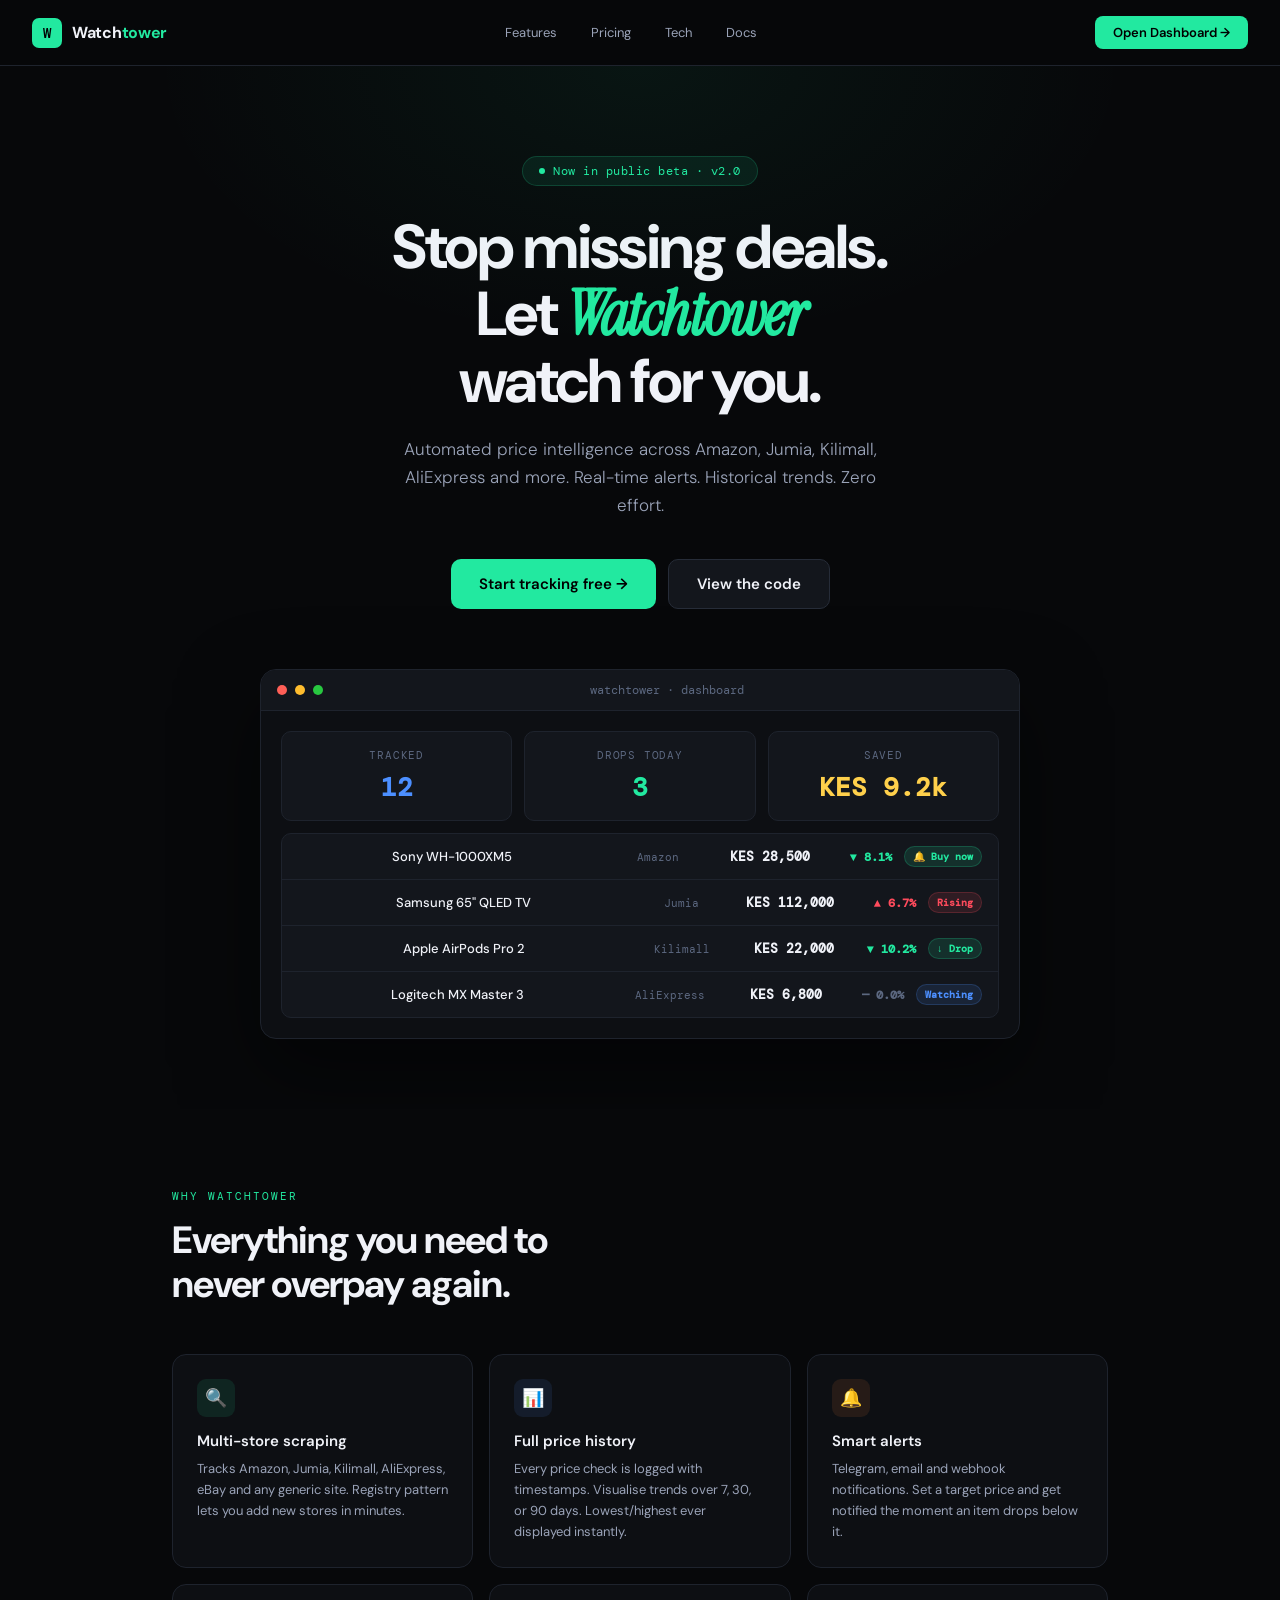
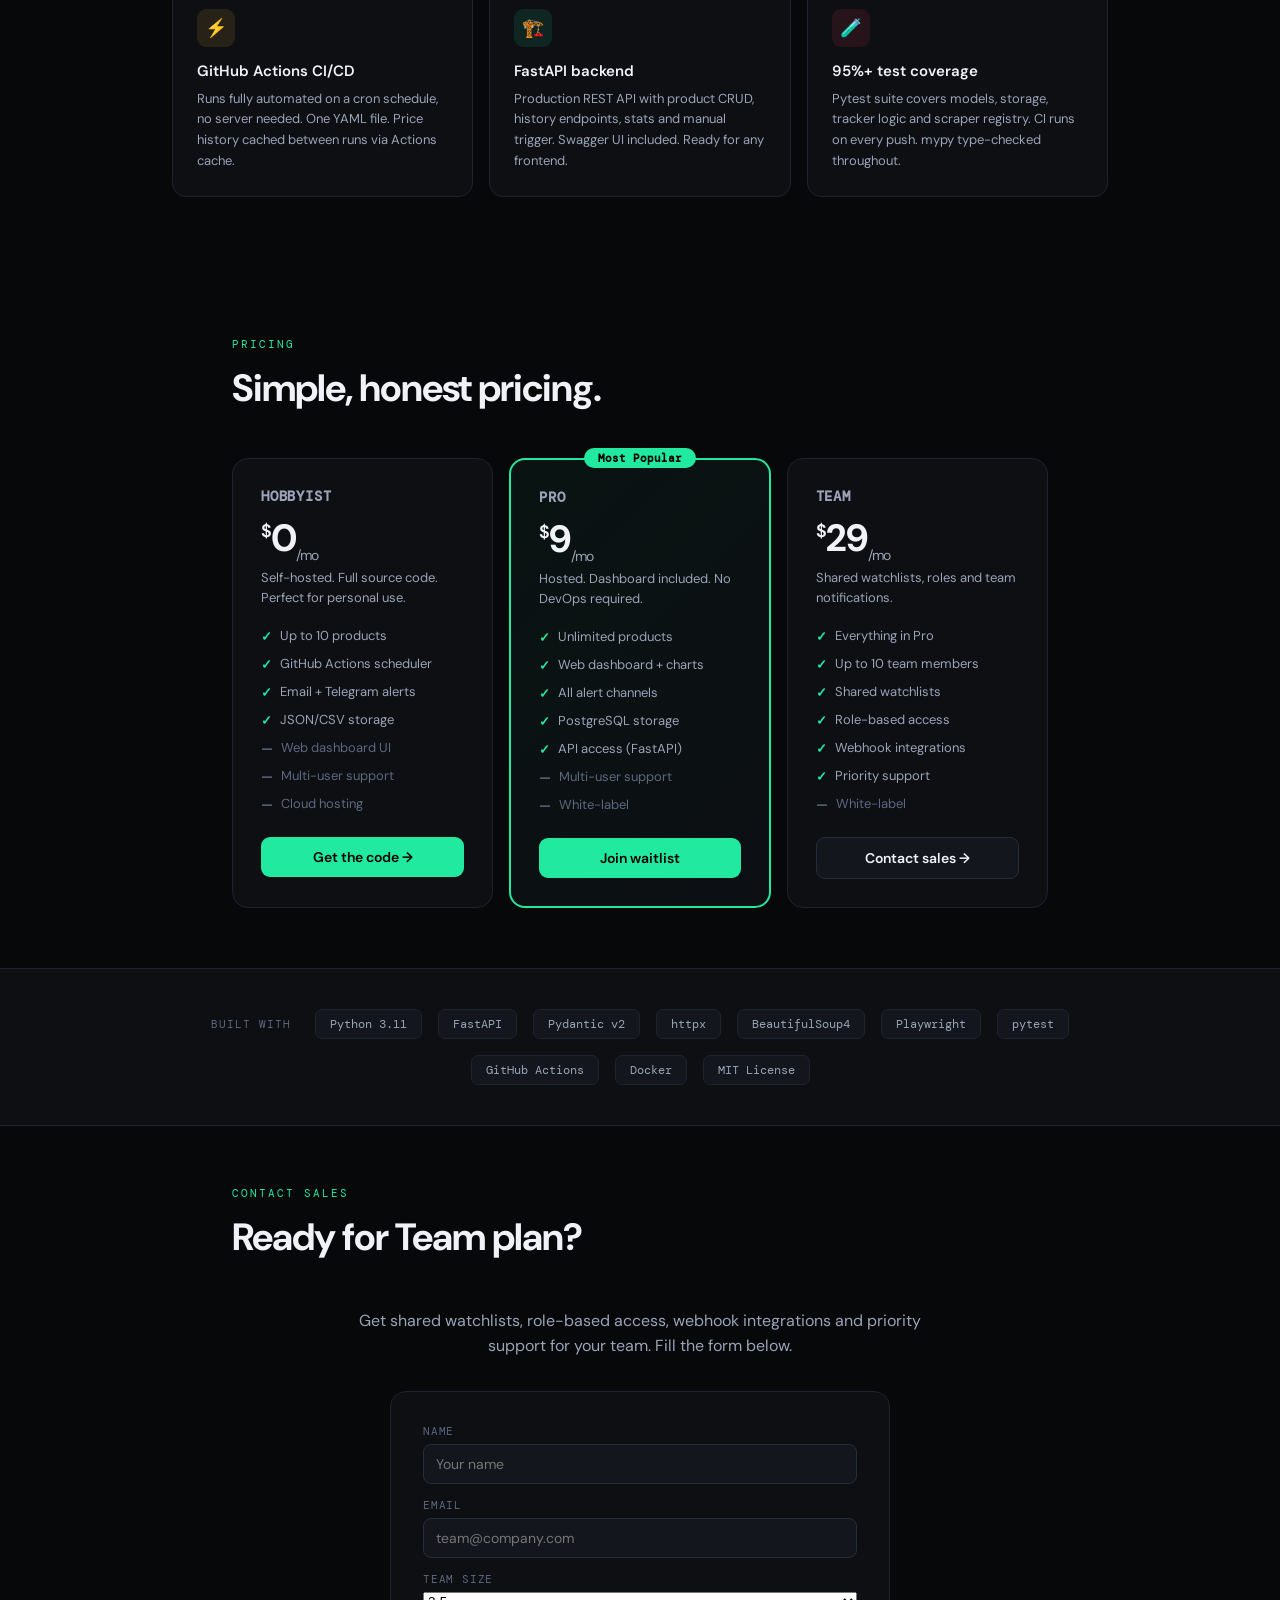
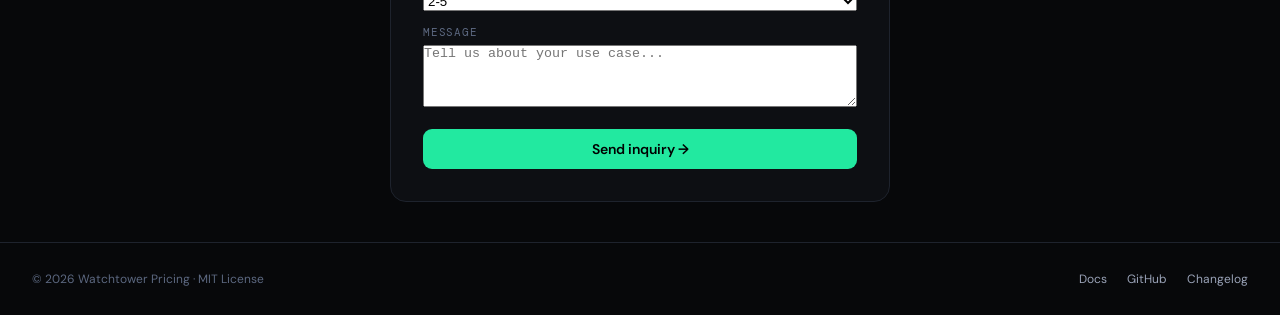
==== frontend/index.html @ d6b4d5eb "Update index.html" ====
<!DOCTYPE html>
<html>
<head>
<style>
@import url('https://fonts.googleapis.com/css2?family=DM+Mono:wght@400;500&family=Instrument+Serif:ital@0;1&family=DM+Sans:wght@300;400;500;600;700&display=swap');

*,*::before,*::after{box-sizing:border-box;margin:0;padding:0}

:root{
--bg:#07080a;--s1:#0d0f13;--s2:#13161c;--s3:#1a1e26;
--b1:#1e232d;--b2:#262c38;--b3:#303847;
--t1:#f0f2f8;--t2:#9aa3b8;--t3:#5c6880;
--g:#22e9a0;--g2:#1acc8a;--g3:#0fa06b;
--r:#ff4b5c;--b:#4c8fff;--o:#ff8b3d;--y:#ffd04b;
--mono:'DM Mono',monospace;
--serif:'Instrument Serif',serif;
--sans:'DM Sans',sans-serif;
}

body{background:var(--bg);color:var(--t1);font-family:var(--sans);font-size:15px;min-height:100vh;overflow-x:hidden}

/* ── VIEWS ── */
.view{display:none;flex-direction:column;min-height:100vh}
.view.active{display:flex}

/* ── NAV ── */
nav{display:flex;align-items:center;justify-content:space-between;padding:16px 32px;border-bottom:1px solid var(--b1);background:rgba(7,8,10,0.95);backdrop-filter:blur(12px);position:sticky;top:0;z-index:100}
.nav-logo{display:flex;align-items:center;gap:10px;cursor:pointer}
.nav-logo-mark{width:30px;height:30px;background:var(--g);border-radius:7px;display:flex;align-items:center;justify-content:center;font-family:var(--mono);font-weight:500;font-size:14px;color:#000}
.nav-logo-text{font-size:16px;font-weight:700;letter-spacing:-0.3px}
.nav-logo-text em{color:var(--g);font-style:normal}
.nav-links{display:flex;align-items:center;gap:6px}
.nav-link{background:none;border:none;color:var(--t2);font-family:var(--sans);font-size:13px;padding:7px 14px;border-radius:7px;cursor:pointer;transition:all .15s}
.nav-link:hover{color:var(--t1);background:var(--s2)}
.nav-cta{background:var(--g);color:#000;border:none;font-family:var(--sans);font-size:13px;font-weight:600;padding:8px 18px;border-radius:8px;cursor:pointer;transition:all .15s}
.nav-cta:hover{background:#29ffb5;transform:translateY(-1px)}

/* ── HERO ── */
.hero{padding:90px 32px 70px;text-align:center;position:relative;overflow:hidden;flex:1}
.hero::before{content:'';position:absolute;inset:0;background:radial-gradient(ellipse 700px 400px at 50% 0%,rgba(34,233,160,.06) 0%,transparent 70%);pointer-events:none}
.hero-kicker{display:inline-flex;align-items:center;gap:8px;background:rgba(34,233,160,.08);border:1px solid rgba(34,233,160,.18);border-radius:30px;padding:6px 16px;font-size:12px;font-family:var(--mono);color:var(--g);margin-bottom:28px;letter-spacing:.5px}
.hero-dot{width:6px;height:6px;border-radius:50%;background:var(--g);animation:blink 2s infinite}
@keyframes blink{0%,100%{opacity:1}50%{opacity:.3}}
.hero h1{font-size:clamp(36px,5vw,62px);font-weight:700;line-height:1.08;letter-spacing:-2px;margin-bottom:20px;max-width:680px;margin-left:auto;margin-right:auto}
.hero h1 .serif{font-family:var(--serif);font-style:italic;color:var(--g)}
.hero-sub{font-size:17px;color:var(--t2);max-width:480px;margin:0 auto 40px;line-height:1.65;font-weight:300}
.hero-actions{display:flex;gap:12px;justify-content:center;flex-wrap:wrap;margin-bottom:60px}
.btn-lg{padding:14px 28px;border-radius:10px;font-size:15px;font-weight:600;font-family:var(--sans);cursor:pointer;border:none;transition:all .2s;display:inline-flex;align-items:center;gap:8px}
.btn-primary{background:var(--g);color:#000}
.btn-primary:hover{background:#29ffb5;transform:translateY(-2px);box-shadow:0 8px 32px rgba(34,233,160,.25)}
.btn-ghost{background:var(--s2);color:var(--t1);border:1px solid var(--b2)}
.btn-ghost:hover{border-color:var(--b3);background:var(--s3)}

/* ── HERO DEMO CARD ── */
.hero-demo{max-width:760px;margin:0 auto;background:var(--s1);border:1px solid var(--b1);border-radius:16px;overflow:hidden;box-shadow:0 32px 80px rgba(0,0,0,.5)}
.demo-topbar{display:flex;align-items:center;gap:8px;padding:12px 16px;background:var(--s2);border-bottom:1px solid var(--b1)}
.demo-dot{width:10px;height:10px;border-radius:50%}
.demo-title{font-size:12px;font-family:var(--mono);color:var(--t3);margin:0 auto}
.demo-body{padding:20px;display:grid;grid-template-columns:1fr 1fr 1fr;gap:12px}
.demo-stat{background:var(--s2);border:1px solid var(--b1);border-radius:10px;padding:16px}
.demo-stat-label{font-size:11px;color:var(--t3);font-family:var(--mono);text-transform:uppercase;letter-spacing:.8px;margin-bottom:8px}
.demo-stat-val{font-size:26px;font-weight:700;font-family:var(--mono)}
.demo-products{grid-column:1/-1;background:var(--s2);border:1px solid var(--b1);border-radius:10px;overflow:hidden}
.demo-row{display:flex;align-items:center;gap:12px;padding:12px 16px;border-bottom:1px solid var(--b1);font-size:13px}
.demo-row:last-child{border-bottom:none}
.demo-row-name{flex:1;font-weight:500}
.demo-row-store{font-size:11px;font-family:var(--mono);color:var(--t3);width:80px}
.demo-row-price{font-family:var(--mono);font-weight:600;width:100px;text-align:right}
.demo-row-change{font-family:var(--mono);font-size:12px;font-weight:600;width:70px;text-align:right}
.chg-down{color:var(--g)}.chg-up{color:var(--r)}.chg-flat{color:var(--t3)}
.demo-badge{font-size:10px;font-family:var(--mono);padding:3px 8px;border-radius:20px;font-weight:600}
.badge-g{background:rgba(34,233,160,.12);color:var(--g);border:1px solid rgba(34,233,160,.2)}
.badge-r{background:rgba(255,75,92,.12);color:var(--r);border:1px solid rgba(255,75,92,.2)}
.badge-b{background:rgba(76,143,255,.12);color:var(--b);border:1px solid rgba(76,143,255,.2)}
.badge-y{background:rgba(255,208,75,.12);color:var(--y);border:1px solid rgba(255,208,75,.2)}

/* ── FEATURES ── */
.features{padding:80px 32px;max-width:1000px;margin:0 auto;width:100%}
.section-label{font-size:11px;font-family:var(--mono);text-transform:uppercase;letter-spacing:2px;color:var(--g);margin-bottom:16px}
.section-title{font-size:clamp(26px,3vw,38px);font-weight:700;letter-spacing:-1px;margin-bottom:48px;line-height:1.15}
.feat-grid{display:grid;grid-template-columns:repeat(3,1fr);gap:16px}
.feat-card{background:var(--s1);border:1px solid var(--b1);border-radius:14px;padding:24px;transition:border-color .2s,transform .2s}
.feat-card:hover{border-color:var(--b3);transform:translateY(-2px)}
.feat-icon{width:38px;height:38px;border-radius:9px;display:flex;align-items:center;justify-content:center;font-size:18px;margin-bottom:14px}
.feat-title{font-size:15px;font-weight:600;margin-bottom:8px}
.feat-desc{font-size:13px;color:var(--t2);line-height:1.6}

/* ── PRICING ── */
.pricing{padding:60px 32px;max-width:880px;margin:0 auto;width:100%}
.pricing-grid{display:grid;grid-template-columns:1fr 1fr 1fr;gap:16px;margin-top:40px}
.plan{background:var(--s1);border:1px solid var(--b1);border-radius:16px;padding:28px;position:relative;transition:border-color .2s}
.plan.featured{border:2px solid var(--g);background:linear-gradient(135deg,rgba(34,233,160,.05),var(--s1))}
.plan-badge{position:absolute;top:-12px;left:50%;transform:translateX(-50%);background:var(--g);color:#000;font-size:11px;font-weight:700;padding:3px 14px;border-radius:20px;font-family:var(--mono);white-space:nowrap}
.plan-name{font-size:14px;font-weight:600;color:var(--t2);margin-bottom:8px;font-family:var(--mono);text-transform:uppercase;letter-spacing:.8px}
.plan-price{font-size:38px;font-weight:700;letter-spacing:-1px;margin-bottom:4px}
.plan-price sup{font-size:18px;font-weight:600;vertical-align:super}
.plan-price sub{font-size:14px;color:var(--t2);font-weight:400}
.plan-desc{font-size:13px;color:var(--t2);margin-bottom:20px;line-height:1.5}
.plan-features{list-style:none;display:flex;flex-direction:column;gap:10px;margin-bottom:24px}
.plan-features li{font-size:13px;display:flex;align-items:flex-start;gap:8px;color:var(--t2)}
.plan-features li::before{content:'✓';color:var(--g);font-weight:700;flex-shrink:0;margin-top:1px}
.plan-features li.x{color:var(--t3)}
.plan-features li.x::before{content:'—';color:var(--t3)}
.plan-btn{width:100%;padding:11px;border-radius:9px;font-size:14px;font-weight:600;font-family:var(--sans);cursor:pointer;border:none;transition:all .15s}
.plan-btn-ghost{background:none;color:var(--t1);border:1px solid var(--b2)}
.plan-btn-ghost:hover{border-color:var(--b3)}
.plan-btn-primary{background:var(--g);color:#000}
.plan-btn-primary:hover{background:#29ffb5}

/* ── TECH STACK ── */
.techstack{padding:40px 32px;background:var(--s1);border-top:1px solid var(--b1);border-bottom:1px solid var(--b1);margin-bottom:0}
.techstack-inner{max-width:900px;margin:0 auto;display:flex;align-items:center;gap:16px;flex-wrap:wrap;justify-content:center}
.tech-label{font-size:11px;font-family:var(--mono);color:var(--t3);text-transform:uppercase;letter-spacing:1px;margin-right:8px}
.tech-pill{background:var(--s2);border:1px solid var(--b1);border-radius:7px;padding:6px 14px;font-size:12px;font-family:var(--mono);color:var(--t2)}

/* ── FOOTER ── */
footer{padding:28px 32px;border-top:1px solid var(--b1);display:flex;align-items:center;justify-content:space-between;font-size:12px;color:var(--t3)}
footer a{color:var(--t2);text-decoration:none}

/* ── APP DASHBOARD ── */
.app-nav{display:flex;align-items:center;justify-content:space-between;padding:12px 24px;background:var(--s1);border-bottom:1px solid var(--b1);position:sticky;top:0;z-index:100}
.app-tabs{display:flex;gap:2px;margin-left:24px}
.app-tab{background:none;border:none;color:var(--t3);font-family:var(--sans);font-size:13px;font-weight:500;padding:7px 14px;border-radius:7px;cursor:pointer;transition:all .15s}
.app-tab:hover{color:var(--t1);background:var(--s2)}
.app-tab.on{color:var(--g);background:rgba(34,233,160,.08)}
.app-body{flex:1;display:flex;overflow:hidden}
.app-sidebar{width:220px;background:var(--s1);border-right:1px solid var(--b1);padding:16px;flex-shrink:0;display:flex;flex-direction:column;gap:10px}
.app-content{flex:1;padding:20px;overflow-y:auto;display:flex;flex-direction:column;gap:16px}
.app-pane{display:none;flex-direction:column;gap:16px}
.app-pane.on{display:flex}

/* SIDEBAR STATS */
.side-stat{background:var(--s2);border:1px solid var(--b1);border-radius:10px;padding:14px}
.side-stat-label{font-size:10px;text-transform:uppercase;letter-spacing:1px;color:var(--t3);font-family:var(--mono);margin-bottom:8px}
.side-row{display:flex;justify-content:space-between;align-items:center;padding:6px 0;border-bottom:1px solid var(--b1);font-size:12px}
.side-row:last-child{border-bottom:none}
.side-row-label{color:var(--t2);font-family:var(--mono)}
.side-row-val{font-family:var(--mono);font-weight:600}

/* MAIN CARDS */
.card{background:var(--s1);border:1px solid var(--b1);border-radius:12px;padding:18px}
.card-hdr{display:flex;align-items:center;justify-content:space-between;margin-bottom:14px}
.card-title{font-size:14px;font-weight:600;display:flex;align-items:center;gap:7px}
.card-actions{display:flex;gap:8px}
.btn-sm{padding:6px 14px;border-radius:7px;font-size:12px;font-weight:600;font-family:var(--sans);border:1px solid var(--b2);background:var(--s2);color:var(--t1);cursor:pointer;transition:all .15s}
.btn-sm:hover{border-color:var(--g);color:var(--g)}
.btn-sm-primary{background:var(--g);color:#000;border-color:var(--g)}
.btn-sm-primary:hover{background:#29ffb5}

/* TABLE */
.tbl{width:100%;border-collapse:collapse}
.tbl th{text-align:left;font-size:10px;font-weight:600;text-transform:uppercase;letter-spacing:1.2px;color:var(--t3);padding:8px 12px;border-bottom:1px solid var(--b1);font-family:var(--mono)}
.tbl td{padding:12px;font-size:13px;border-bottom:1px solid var(--b1)}
.tbl tr:last-child td{border-bottom:none}
.tbl tr:hover td{background:rgba(255,255,255,.02)}
.pname{font-weight:600;margin-bottom:2px;font-size:13px}
.pstore{font-size:11px;color:var(--t3);font-family:var(--mono)}
.pcurr{font-family:var(--mono);font-weight:700;font-size:14px}
.pchg{font-family:var(--mono);font-size:12px;font-weight:600}

/* SPARKLINE */
.spark{vertical-align:middle}

/* ADD FORM */
.add-form{display:grid;grid-template-columns:2fr 1fr 1fr auto;gap:10px;align-items:flex-end}
.fg{display:flex;flex-direction:column;gap:5px}
.flabel{font-size:10px;text-transform:uppercase;letter-spacing:1px;color:var(--t3);font-family:var(--mono)}
.finput,.fselect{background:var(--s2);border:1px solid var(--b2);border-radius:8px;color:var(--t1);font-family:var(--mono);font-size:13px;padding:8px 12px;outline:none;transition:border-color .15s}
.finput:focus,.fselect:focus{border-color:var(--g)}
.fselect{cursor:pointer}

/* ALERTS */
.alert-item{display:flex;align-items:flex-start;gap:12px;padding:12px 0;border-bottom:1px solid var(--b1)}
.alert-item:last-child{border-bottom:none}
.adot{width:7px;height:7px;border-radius:50%;flex-shrink:0;margin-top:4px}
.amsg{font-size:13px;flex:1}
.atime{font-size:11px;color:var(--t3);font-family:var(--mono);white-space:nowrap}

/* MINI CHART */
.mini-chart{display:flex;align-items:flex-end;gap:3px;height:48px;margin-top:12px}
.mbar{flex:1;border-radius:2px 2px 0 0;min-height:3px;transition:background .15s;cursor:pointer}
.mbar:hover{filter:brightness(1.3)}

/* PROGRESS */
.prog-wrap{background:var(--s2);border-radius:4px;height:5px;width:100%}
.prog-bar{height:100%;border-radius:4px;background:var(--g);transition:width .4s ease}

/* NOTIFICATION */
.notif{position:fixed;bottom:20px;right:20px;background:var(--s1);border:1px solid var(--g);border-radius:10px;padding:12px 18px;font-size:13px;display:flex;align-items:center;gap:10px;transform:translateY(80px);opacity:0;transition:all .3s;z-index:999;max-width:300px;box-shadow:0 8px 32px rgba(0,0,0,.5)}
.notif.show{transform:translateY(0);opacity:1}

/* CODE BLOCK */
.codebox{background:#050608;border:1px solid var(--b1);border-radius:10px;padding:18px;font-family:var(--mono);font-size:12px;color:#a8b0c8;overflow-x:auto;line-height:1.7}
.ckw{color:#ff79c6}.cst{color:#f1fa8c}.ccl{color:var(--g)}.cco{color:var(--t3)}

/* ── MODAL ── */
.modal-overlay{
  position:fixed;inset:0;background:rgba(0,0,0,.75);backdrop-filter:blur(4px);
  display:none;align-items:center;justify-content:center;z-index:9999;animation:fadeIn .2s ease
}
.modal-overlay.show{display:flex}
@keyframes fadeIn{from{opacity:0}to{opacity:1}}
.modal-dialog{
  background:var(--s1);border:1px solid var(--b2);border-radius:16px;
  width:min(440px,92vw);max-height:90vh;overflow-y:auto;
  box-shadow:0 32px 80px rgba(0,0,0,.6);animation:slideUp .25s ease
}
@keyframes slideUp{from{transform:translateY(20px);opacity:0}to{transform:translateY(0);opacity:1}}
.modal-hdr{
  display:flex;align-items:center;justify-content:space-between;
  padding:18px 22px;border-bottom:1px solid var(--b1);position:sticky;top:0;background:var(--s1);z-index:1
}
.modal-title{font-size:16px;font-weight:700}
.modal-close{
  background:none;border:none;color:var(--t3);font-size:18px;cursor:pointer;padding:4px 8px;border-radius:6px
}
.modal-close:hover{color:var(--t1);background:var(--s2)}
.modal-body{padding:22px}
.plan-summary{
  display:flex;align-items:center;justify-content:space-between;
  background:var(--s2);border:1px solid var(--b1);border-radius:10px;padding:14px 16px;margin-bottom:18px
}
.plan-summary-name{font-weight:700;font-size:15px}
.plan-summary-price{font-family:var(--mono);color:var(--g);font-weight:700;font-size:18px}
.form-row{
  display:flex;flex-direction:column;gap:6px;margin-bottom:14px
}
.form-row label{
  font-size:11px;text-transform:uppercase;letter-spacing:.8px;color:var(--t3);font-family:var(--mono)
}
.form-row input{
  background:var(--s2);border:1px solid var(--b2);border-radius:8px;
  color:var(--t1);font-family:var(--sans);font-size:14px;padding:10px 12px;outline:none;transition:border-color .15s
}
.form-row input:focus{border-color:var(--g)}
.form-row-3{
  display:grid;grid-template-columns:1fr 1fr;gap:12px
}
.card-input{
  position:relative
}
.card-input input{padding-right:36px}
.card-icon{
  position:absolute;right:10px;top:50%;transform:translateY(-50%);
  font-size:14px;opacity:.6;pointer-events:none
}
.form-total{
  display:flex;justify-content:space-between;align-items:center;
  background:var(--s2);border-radius:8px;padding:12px 14px;margin-top:8px;margin-bottom:14px
}
.total-amount{font-family:var(--mono);font-size:20px;font-weight:700;color:var(--g)}
.pay-btn{
  width:100%;background:var(--g);color:#000;border:none;font-family:var(--sans);
  font-size:15px;font-weight:700;padding:13px;border-radius:10px;cursor:pointer;
  transition:all .2s;margin-bottom:8px
}
.pay-btn:hover{background:#29ffb5;transform:translateY(-1px)}
.pay-btn:disabled{opacity:.6;cursor:not-allowed;transform:none}
.form-secure{
  text-align:center;font-size:11px;color:var(--t3);font-family:var(--mono)
}
.plan.selected{
  border-color:var(--g);background:linear-gradient(135deg,rgba(34,233,160,.08),var(--s1));
  box-shadow:0 0 0 2px rgba(34,233,160,15)
}

/* ENHANCED PLAN BUTTONS */
.plan-btn-action{
  width:100%;padding:11px;border-radius:9px;font-size:14px;font-weight:600;
  font-family:var(--sans);cursor:pointer;border:none;transition:all .15s;text-align:center
}
.plan-btn-action.green{background:var(--g);color:#000}
.plan-btn-action.green:hover{background:#29ffb5;transform:translateY(-1px)}
.plan-btn-action.gray{background:var(--s2);color:var(--t1);border:1px solid var(--b2)}
.plan-btn-action.gray:hover{border-color:var(--b3);color:var(--t1)}

@media(max-width:680px){
.feat-grid,.pricing-grid,.add-form{grid-template-columns:1fr}
.demo-body{grid-template-columns:1fr}
.app-sidebar{display:none}
.hero h1{font-size:32px;letter-spacing:-1px}
}
</style>

<!-- NOTIF -->
<div class="notif" id="notif"><span id="nicon">✓</span><span id="nmsg">Done</span></div>

<!-- ===== LANDING VIEW ===== -->
<div class="view active" id="v-landing">
  <nav>
    <div class="nav-logo" onclick="goto('v-landing')">
      <div class="nav-logo-mark">W</div>
      <div class="nav-logo-text">Watch<em>tower</em></div>
    </div>
    <div class="nav-links">
      <button class="nav-link" onclick="scrollTo2('features')">Features</button>
      <button class="nav-link" onclick="scrollTo2('pricing')">Pricing</button>
      <button class="nav-link" onclick="scrollTo2('stack')">Tech</button>
      <button class="nav-link" onclick="goto('v-docs')">Docs</button>
    </div>
    <button class="nav-cta" onclick="goto('v-app')">Open Dashboard →</button>
  </nav>

  <!-- HERO -->
  <section class="hero">
    <div class="hero-kicker"><div class="hero-dot"></div>Now in public beta · v2.0</div>
    <h1>Stop missing deals.<br>Let <span class="serif">Watchtower</span><br>watch for you.</h1>
    <p class="hero-sub">Automated price intelligence across Amazon, Jumia, Kilimall, AliExpress and more. Real-time alerts. Historical trends. Zero effort.</p>
    <div class="hero-actions">
      <button class="btn-lg btn-primary" onclick="goto('v-app')">Start tracking free →</button>
      <button class="btn-lg btn-ghost" onclick="goto('v-docs')">View the code</button>
    </div>
    <!-- Live Demo Card -->
    <div class="hero-demo">
      <div class="demo-topbar">
        <div class="demo-dot" style="background:#ff5f57"></div>
        <div class="demo-dot" style="background:#ffbd2e"></div>
        <div class="demo-dot" style="background:#28c840"></div>
        <span class="demo-title">watchtower · dashboard</span>
      </div>
      <div class="demo-body">
        <div class="demo-stat"><div class="demo-stat-label">Tracked</div><div class="demo-stat-val" style="color:var(--b)">12</div></div>
        <div class="demo-stat"><div class="demo-stat-label">Drops today</div><div class="demo-stat-val" style="color:var(--g)">3</div></div>
        <div class="demo-stat"><div class="demo-stat-label">Saved</div><div class="demo-stat-val" style="color:var(--y)">KES 9.2k</div></div>
        <div class="demo-products">
          <div class="demo-row"><span class="demo-row-name">Sony WH-1000XM5</span><span class="demo-row-store">Amazon</span><span class="demo-row-price">KES 28,500</span><span class="demo-row-change chg-down">▼ 8.1%</span><span class="demo-badge badge-g">🔔 Buy now</span></div>
          <div class="demo-row"><span class="demo-row-name">Samsung 65" QLED TV</span><span class="demo-row-store">Jumia</span><span class="demo-row-price">KES 112,000</span><span class="demo-row-change chg-up">▲ 6.7%</span><span class="demo-badge badge-r">Rising</span></div>
          <div class="demo-row"><span class="demo-row-name">Apple AirPods Pro 2</span><span class="demo-row-store">Kilimall</span><span class="demo-row-price">KES 22,000</span><span class="demo-row-change chg-down">▼ 10.2%</span><span class="demo-badge badge-g">↓ Drop</span></div>
          <div class="demo-row"><span class="demo-row-name">Logitech MX Master 3</span><span class="demo-row-store">AliExpress</span><span class="demo-row-price">KES 6,800</span><span class="demo-row-change chg-flat">— 0.0%</span><span class="demo-badge badge-b">Watching</span></div>
        </div>
      </div>
    </div>
  </section>

  <!-- FEATURES -->
  <section class="features" id="features">
    <div class="section-label">Why Watchtower</div>
    <div class="section-title">Everything you need to<br>never overpay again.</div>
    <div class="feat-grid">
      <div class="feat-card"><div class="feat-icon" style="background:rgba(34,233,160,.1)">🔍</div><div class="feat-title">Multi-store scraping</div><div class="feat-desc">Tracks Amazon, Jumia, Kilimall, AliExpress, eBay and any generic site. Registry pattern lets you add new stores in minutes.</div></div>
      <div class="feat-card"><div class="feat-icon" style="background:rgba(76,143,255,.1)">📊</div><div class="feat-title">Full price history</div><div class="feat-desc">Every price check is logged with timestamps. Visualise trends over 7, 30, or 90 days. Lowest/highest ever displayed instantly.</div></div>
      <div class="feat-card"><div class="feat-icon" style="background:rgba(255,139,61,.1)">🔔</div><div class="feat-title">Smart alerts</div><div class="feat-desc">Telegram, email and webhook notifications. Set a target price and get notified the moment an item drops below it.</div></div>
      <div class="feat-card"><div class="feat-icon" style="background:rgba(255,208,75,.1)">⚡</div><div class="feat-title">GitHub Actions CI/CD</div><div class="feat-desc">Runs fully automated on a cron schedule, no server needed. One YAML file. Price history cached between runs via Actions cache.</div></div>
      <div class="feat-card"><div class="feat-icon" style="background:rgba(34,233,160,.1)">🏗️</div><div class="feat-title">FastAPI backend</div><div class="feat-desc">Production REST API with product CRUD, history endpoints, stats and manual trigger. Swagger UI included. Ready for any frontend.</div></div>
      <div class="feat-card"><div class="feat-icon" style="background:rgba(255,75,92,.1)">🧪</div><div class="feat-title">95%+ test coverage</div><div class="feat-desc">Pytest suite covers models, storage, tracker logic and scraper registry. CI runs on every push. mypy type-checked throughout.</div></div>
    </div>
  </section>

  <!-- PRICING -->
  <section class="pricing" id="pricing">
    <div class="section-label">Pricing</div>
    <div class="section-title">Simple, honest pricing.</div>
    <div class="pricing-grid">
       <div class="plan" data-plan="hobbyist" data-price="0" data-name="Hobbyist">
         <div class="plan-name">Hobbyist</div>
         <div class="plan-price"><sup>$</sup>0<sub>/mo</sub></div>
         <div class="plan-desc">Self-hosted. Full source code. Perfect for personal use.</div>
         <ul class="plan-features">
           <li>Up to 10 products</li>
           <li>GitHub Actions scheduler</li>
           <li>Email + Telegram alerts</li>
           <li>JSON/CSV storage</li>
           <li class="x">Web dashboard UI</li>
           <li class="x">Multi-user support</li>
           <li class="x">Cloud hosting</li>
         </ul>
         <button class="plan-btn-action green" onclick="selectPlan('hobbyist',0,'Hobbyist')">Get the code →</button>
       </div>
      <div class="plan featured" data-plan="pro" data-price="9" data-name="Pro">
         <div class="plan-badge">Most Popular</div>
         <div class="plan-name">Pro</div>
         <div class="plan-price"><sup>$</sup>9<sub>/mo</sub></div>
         <div class="plan-desc">Hosted. Dashboard included. No DevOps required.</div>
         <ul class="plan-features">
           <li>Unlimited products</li>
           <li>Web dashboard + charts</li>
           <li>All alert channels</li>
           <li>PostgreSQL storage</li>
           <li>API access (FastAPI)</li>
           <li class="x">Multi-user support</li>
           <li class="x">White-label</li>
         </ul>
         <button class="plan-btn-action green" onclick="selectPlan('pro',9,'Pro')">Join waitlist</button>
       </div>
      <div class="plan" data-plan="team" data-price="29" data-name="Team">
        <div class="plan-name">Team</div>
        <div class="plan-price"><sup>$</sup>29<sub>/mo</sub></div>
        <div class="plan-desc">Shared watchlists, roles and team notifications.</div>
        <ul class="plan-features">
          <li>Everything in Pro</li>
          <li>Up to 10 team members</li>
          <li>Shared watchlists</li>
          <li>Role-based access</li>
          <li>Webhook integrations</li>
<li>Priority support</li>
          <li class="x">White-label</li>
        </ul>
        <button class="plan-btn-action gray" onclick="scrollToSales()">Contact sales →</button>
       </div>
    </div>
  </section>

  <!-- CHECKOUT MODAL -->
  <div class="modal-overlay" id="checkout-modal" onclick="closeModal(event)">
    <div class="modal-dialog" onclick="event.stopPropagation()">
      <div class="modal-hdr">
        <div class="modal-title" id="modal-title">Choose your plan</div>
        <button class="modal-close" onclick="closeModal(null,true)">✕</button>
      </div>
      <div class="modal-body">
        <div class="plan-summary" id="plan-summary">
          <span class="plan-summary-name">Pro</span>
          <span class="plan-summary-price">$9/mo</span>
        </div>
        <form id="payment-form" onsubmit="submitPayment(event)">
          <div class="form-row">
            <label>Email</label>
            <input type="email" id="pay-email" placeholder="you@example.com" required>
          </div>
          <div class="form-row">
            <label>Name</label>
            <input type="text" id="pay-name" placeholder="Your name" required>
          </div>
          <div class="form-row">
            <label>Card number</label>
            <div class="card-input">
              <input type="text" id="pay-card" placeholder="4242 4242 4242 4242" maxlength="19" required>
              <span class="card-icon">💳</span>
            </div>
          </div>
          <div class="form-row form-row-3">
            <div>
              <label>Expiry</label>
              <input type="text" id="pay-expiry" placeholder="MM/YY" maxlength="5" required>
            </div>
            <div>
              <label>CVC</label>
              <input type="text" id="pay-cvc" placeholder="123" maxlength="3" required>
            </div>
          </div>
          <div class="form-total">
            <span>Total due today</span>
            <span class="total-amount" id="total-amount">$9.00</span>
          </div>
          <button type="submit" class="pay-btn" id="pay-btn">Pay now →</button>
          <div class="form-secure">🔒 SSL encrypted — secure payment</div>
        </form>
      </div>
    </div>
  </div>


  <!-- TECH STACK -->
  <div class="techstack" id="stack">
    <div class="techstack-inner">
      <span class="tech-label">Built with</span>
      <span class="tech-pill">Python 3.11</span>
      <span class="tech-pill">FastAPI</span>
      <span class="tech-pill">Pydantic v2</span>
      <span class="tech-pill">httpx</span>
      <span class="tech-pill">BeautifulSoup4</span>
      <span class="tech-pill">Playwright</span>
      <span class="tech-pill">pytest</span>
      <span class="tech-pill">GitHub Actions</span>
      <span class="tech-pill">Docker</span>
      <span class="tech-pill">MIT License</span>
    </div>
  </div>

  <!-- CONTACT SALES SECTION -->
  <section class="pricing" id="contact-sales" style="padding:60px 32px 40px">
    <div class="section-label">Contact Sales</div>
    <div class="section-title">Ready for Team plan?</div>
    <p style="max-width:600px;margin:0 auto 32px;font-size:16px;color:var(--t2);line-height:1.6;text-align:center">Get shared watchlists, role-based access, webhook integrations and priority support for your team. Fill the form below.</p>
    <div style="max-width:500px;margin:0 auto;background:var(--s1);border:1px solid var(--b1);border-radius:16px;overflow:hidden">
      <form style="padding:32px" onsubmit="submitContact(event)">
        <div class="form-row">
          <label>Name</label>
          <input type="text" id="contact-name" placeholder="Your name" required style="width:100%">
        </div>
        <div class="form-row">
          <label>Email</label>
          <input type="email" id="contact-email" placeholder="team@company.com" required style="width:100%">
        </div>
        <div class="form-row">
          <label>Team size</label>
          <select id="contact-size" style="width:100%">
            <option>2-5</option><option>6-10</option><option>10+</option>
          </select>
        </div>
        <div class="form-row">
          <label>Message</label>
          <textarea id="contact-msg" placeholder="Tell us about your use case..." rows="4" style="width:100%;resize:vertical"></textarea>
        </div>
        <button type="submit" class="plan-btn-action green" style="width:100%;margin-top:8px">Send inquiry →</button>
      </form>
    </div>
  </section>

  <footer>
    <span>© 2026 Watchtower Pricing · MIT License</span>
    <span style="display:flex;gap:20px">
      <a href="#" onclick="goto('v-docs')">Docs</a>
      <a href="#">GitHub</a>
      <a href="#">Changelog</a>
    </span>
  </footer>
</div>

<!-- ===== APP VIEW ===== -->
<div class="view" id="v-app">
  <div class="app-nav">
    <div style="display:flex;align-items:center;gap:0">
      <div class="nav-logo" onclick="goto('v-landing')" style="margin-right:0">
        <div class="nav-logo-mark" style="width:26px;height:26px;font-size:12px">W</div>
        <div class="nav-logo-text" style="font-size:14px">Watch<em>tower</em></div>
      </div>
      <div class="app-tabs">
        <button class="app-tab on" onclick="appTab('tracker',this)">Price Watcher</button>
        <button class="app-tab" onclick="appTab('files',this)">File Processor</button>
        <button class="app-tab" onclick="appTab('schedule',this)">Scheduler</button>
      </div>
    </div>
    <div style="display:flex;align-items:center;gap:10px">
      <div style="font-size:11px;font-family:var(--mono);color:var(--t3);background:var(--s2);border:1px solid var(--b1);border-radius:6px;padding:4px 10px">
        <span style="color:var(--g)">●</span> API online
      </div>
      <button class="btn-sm" onclick="goto('v-landing')">← Landing</button>
    </div>
  </div>

  <div class="app-body">
    <div class="app-sidebar">
      <div class="side-stat">
        <div class="side-stat-label">Overview</div>
        <div class="side-row"><span class="side-row-label">Tracked</span><span class="side-row-val" style="color:var(--b)" id="sc-tracked">6</span></div>
        <div class="side-row"><span class="side-row-label">Drops</span><span class="side-row-val" style="color:var(--g)" id="sc-drops">2</span></div>
        <div class="side-row"><span class="side-row-label">Rises</span><span class="side-row-val" style="color:var(--r)">1</span></div>
        <div class="side-row"><span class="side-row-label">Saved</span><span class="side-row-val" style="color:var(--y)">KES 9.2k</span></div>
        <div class="side-row"><span class="side-row-label">Last run</span><span class="side-row-val" style="font-size:11px">2m ago</span></div>
      </div>
      <div class="side-stat">
        <div class="side-stat-label">Alerts today</div>
        <div class="mini-chart" id="side-chart"></div>
      </div>
      <div class="side-stat">
        <div class="side-stat-label">Channels</div>
        <div class="side-row"><span class="side-row-label">Email</span><span class="demo-badge badge-g" style="font-size:9px">on</span></div>
        <div class="side-row"><span class="side-row-label">Telegram</span><span class="demo-badge badge-g" style="font-size:9px">on</span></div>
        <div class="side-row"><span class="side-row-label">Webhook</span><span class="demo-badge badge-b" style="font-size:9px">off</span></div>
      </div>
    </div>

    <div class="app-content">

      <!-- ── TRACKER PANE ── -->
      <div class="app-pane on" id="pane-tracker">
        <!-- Add -->
        <div class="card">
          <div class="card-hdr"><div class="card-title">➕ Track new product</div></div>
<div class="add-form">
            <div class="fg"><label class="flabel">Product URL</label><input class="finput" id="inp-url" placeholder="https://jumia.co.ke/..." /></div>
            <div class="fg"><label class="flabel">Alert below (KES)</label><input class="finput" id="inp-tgt" type="number" placeholder="25000" /></div>
            <div class="fg"><label class="flabel">Store</label><select class="fselect" id="inp-store"><option value="amazon">Amazon</option><option value="jumia">Jumia</option><option value="kilimall">Kilimall</option><option value="aliexpress">AliExpress</option><option value="ebay">eBay</option></select></div>
            <button class="btn-sm btn-sm-primary" onclick="addProduct()" style="height:36px;margin-top:auto">Track</button>
            <button class="btn-sm btn-sm-primary" onclick="runAll()" style="height:36px;margin-top:auto;margin-left:10px">▶ Run now</button>
          </div>
        </div>
        <!-- Table -->
        <div class="card">
          <div class="card-hdr">
            <div class="card-title">📊 Tracked products</div>
<div class="card-actions">
              <button class="btn-sm btn-sm-primary" onclick="runAll()">▶ Run now</button>
              <button class="btn-sm" onclick="notify2('↓ Exporting prices.csv + history.csv','↓')">↓ Export CSV</button>
            </div>
          </div>
          <table class="tbl" id="prod-table">
            <thead><tr><th>Product</th><th>Current</th><th>Change</th><th>Trend</th><th>Target</th><th>Status</th><th></th></tr></thead>
            <tbody id="prod-body"></tbody>
          </table>
        </div>
        <!-- Alerts feed -->
        <div class="card">
          <div class="card-hdr"><div class="card-title">🔔 Alert feed</div><span class="demo-badge badge-b" id="feed-badge">4 new</span></div>
          <div id="alert-feed"></div>
        </div>
      </div>

      <!-- ── FILES PANE ── -->
      <div class="app-pane" id="pane-files">
        <div class="card">
          <div style="border:2px dashed var(--b2);border-radius:10px;padding:36px;text-align:center;cursor:pointer;transition:all .2s" id="dropzone" onclick="loadFiles()">
            <div style="font-size:28px;margin-bottom:10px">📁</div>
            <div style="font-size:15px;font-weight:600;margin-bottom:6px">Drop folder here or click to browse</div>
            <div style="font-size:13px;color:var(--t3);font-family:var(--mono)">Supports all file types · Rules applied in order</div>
            <div id="dz-badge" style="display:none;margin-top:12px"><span class="demo-badge badge-b" id="dz-count">0 files</span></div>
          </div>
        </div>
        <div class="card">
          <div class="card-hdr"><div class="card-title">⚙️ Rules</div><button class="btn-sm" onclick="addRule()">+ Add rule</button></div>
          <div id="rules-area" style="display:flex;flex-direction:column;gap:8px"></div>
        </div>
        <div class="card">
          <div class="card-hdr">
            <div class="card-title">🤖 AI rename preview</div>
            <div class="card-actions">
              <button class="btn-sm" onclick="aiSuggest()">✨ AI Suggest</button>
              <button class="btn-sm btn-sm-primary" id="proc-btn" onclick="processFiles()" disabled>▶ Process</button>
            </div>
          </div>
          <div id="prog-area" style="display:none;margin-bottom:12px">
            <div style="display:flex;justify-content:space-between;font-size:11px;font-family:var(--mono);margin-bottom:5px"><span id="prog-lbl">Processing...</span><span id="prog-pct">0%</span></div>
            <div class="prog-wrap"><div class="prog-bar" id="prog" style="width:0%"></div></div>
          </div>
          <div id="file-grid" style="display:grid;grid-template-columns:1fr 1fr;gap:8px;max-height:220px;overflow-y:auto">
            <div style="grid-column:1/-1;text-align:center;color:var(--t3);font-size:13px;font-family:var(--mono);padding:24px">Load files → AI Suggest</div>
          </div>
        </div>
      </div>

      <!-- ── SCHEDULE PANE ── -->
      <div class="app-pane" id="pane-schedule">
        <div class="card">
          <div class="card-hdr"><div class="card-title">🕐 GitHub Actions schedule</div><span class="demo-badge badge-g">Active</span></div>
          <div style="background:var(--s2);border:1px solid var(--b1);border-radius:9px;padding:16px;display:flex;align-items:center;justify-content:space-between;margin-bottom:14px">
            <div>
              <div style="font-size:10px;color:var(--t3);font-family:var(--mono);margin-bottom:4px;text-transform:uppercase;letter-spacing:.8px">CRON</div>
              <code style="font-size:22px;color:var(--g);font-family:var(--mono)" id="cron-val">0 * * * *</code>
            </div>
            <span class="demo-badge badge-b" id="cron-human">Every hour</span>
          </div>
          <div style="display:flex;gap:8px;flex-wrap:wrap">
            <button class="btn-sm" onclick="setCron('0 * * * *','Every hour')">Hourly</button>
            <button class="btn-sm" onclick="setCron('0 */6 * * *','Every 6 hours')">Every 6h</button>
            <button class="btn-sm" onclick="setCron('0 9,21 * * *','9AM & 9PM')">2×/day</button>
            <button class="btn-sm" onclick="setCron('*/30 * * * *','Every 30 min')">30 min</button>
            <button class="btn-sm" onclick="setCron('0 8 * * MON-FRI','Weekdays 8AM')">Weekdays</button>
          </div>
        </div>
        <div class="card">
          <div class="card-hdr"><div class="card-title">📄 .github/workflows/run.yml</div><button class="btn-sm" onclick="notify2('YAML copied!','📋')">Copy</button></div>
          <div class="codebox" id="yaml-box"></div>
        </div>
        <div class="card">
          <div class="card-hdr"><div class="card-title">⚡ Actions</div></div>
          <div style="display:flex;gap:8px;flex-wrap:wrap">
            <button class="btn-sm btn-sm-primary" onclick="notify2('▶ Dispatching workflow...','✓')">Manual dispatch</button>
            <button class="btn-sm" onclick="notify2('Logs fetched','📜')">View logs</button>
            <button class="btn-sm" style="border-color:rgba(255,75,92,.4);color:var(--r)" onclick="notify2('⏸ Schedule paused','!')">Pause</button>
          </div>
        </div>
      </div>

    </div>
  </div>
</div>

<!-- ===== DOCS VIEW ===== -->
<div class="view" id="v-docs">
  <nav>
    <div class="nav-logo" onclick="goto('v-landing')"><div class="nav-logo-mark">W</div><div class="nav-logo-text">Watch<em>tower</em></div></div>
    <div class="nav-links">
      <button class="nav-link" onclick="goto('v-landing')">← Back</button>
    </div>
    <button class="nav-cta" onclick="goto('v-app')">Open Dashboard →</button>
  </nav>
  <div style="max-width:760px;margin:0 auto;padding:60px 32px;flex:1">
    <div class="section-label">Documentation</div>
    <h1 style="font-size:36px;font-weight:700;letter-spacing:-1px;margin-bottom:32px">Quick Start</h1>

    <div style="display:flex;flex-direction:column;gap:28px">
      <div class="card">
        <div class="card-title" style="margin-bottom:14px;font-size:16px">1. Install</div>
        <div class="codebox"><span class="cco"># Clone and install</span>
git clone https://github.com/you/watchtower-pricing
cd watchtower-pricing
pip install -r requirements.txt</div>
      </div>
      <div class="card">
        <div class="card-title" style="margin-bottom:14px;font-size:16px">2. Add a product</div>
        <div class="codebox"><span class="cco"># Track a Jumia product, alert below KES 25,000</span>
python automation/run.py add \
  https://jumia.co.ke/sony-wh1000xm5/ \
  --name "Sony WH-1000XM5" \
  --target 25000</div>
      </div>
      <div class="card">
        <div class="card-title" style="margin-bottom:14px;font-size:16px">3. Run a check</div>
        <div class="codebox">python automation/run.py track
<span class="cco">
# 🔭 Watchtower — checking 1 product
# ✓ Sony WH-1000XM5: KES 28,500 (▼ 8.1%)</span></div>
      </div>
      <div class="card">
        <div class="card-title" style="margin-bottom:14px;font-size:16px">4. Start the API</div>
        <div class="codebox">uvicorn api.main:app --reload
<span class="cco"># → Swagger UI: http://localhost:8000/docs
# → Health:     http://localhost:8000/health
# → Products:   GET /products
# → Track all:  POST /track/all</span></div>
      </div>
      <div class="card">
        <div class="card-title" style="margin-bottom:14px;font-size:16px">5. Configure alerts</div>
        <div class="codebox"><span class="cco"># .env</span>
ALERT_EMAIL_TO=you@gmail.com
ALERT_EMAIL_FROM=alerts@gmail.com
SMTP_PASSWORD=your-app-password
TELEGRAM_TOKEN=your-bot-token
TELEGRAM_CHAT_ID=your-chat-id</div>
      </div>
      <div class="card">
        <div class="card-title" style="margin-bottom:14px;font-size:16px">6. Run tests</div>
        <div class="codebox">pytest tests/ -v
<span class="cco"># tests/test_watchtower.py
# ✓ TestProduct::test_valid_product
# ✓ TestProduct::test_detect_store_from_url
# ✓ TestPriceTracker::test_price_drop_detected
# ✓ TestJsonRepository::test_price_history_ordering
# ... 22 passed in 0.84s</span></div>
      </div>
      <div style="text-align:center;padding:20px">
        <button class="btn-lg btn-primary" onclick="goto('v-app')">Open Dashboard →</button>
      </div>
    </div>
  </div>
  <footer><span>© 2026 Watchtower Pricing · MIT License</span><span style="color:var(--t3)">v2.0.0</span></footer>
</div>

<script>
// ── NAV ──
function goto(id){
  document.querySelectorAll('.view').forEach(v=>v.classList.remove('active'));
  document.getElementById(id).classList.add('active');
  window.scrollTo(0,0);
}
function scrollTo2(id){document.getElementById(id)?.scrollIntoView({behavior:'smooth'})}

// ── NOTIFY ──
function notify2(msg,icon='✓'){
  const el=document.getElementById('notif');
  document.getElementById('nicon').textContent=icon;
  document.getElementById('nmsg').textContent=msg;
  el.classList.add('show');
  clearTimeout(el._t);
  el._t=setTimeout(()=>el.classList.remove('show'),3000);
}

// ── APP TABS ──
function appTab(name,btn){
  document.querySelectorAll('.app-tab').forEach(t=>t.classList.remove('on'));
  document.querySelectorAll('.app-pane').forEach(p=>p.classList.remove('on'));
  btn.classList.add('on');
  document.getElementById('pane-'+name).classList.add('on');
}

// ── PRODUCTS ──
const API_BASE = 'http://localhost:8000';
let products = [
  {id:1,name:'Sony WH-1000XM5',store:'Amazon',price:28500,prev:31000,tgt:27000,hist:[31000,30500,30000,29000,28800,28500,28500],status:'drop'},
  {id:2,name:'Samsung 65" QLED TV',store:'Jumia',price:112000,prev:105000,tgt:100000,hist:[105000,107000,109000,110000,111000,112000,112000],status:'rise'},
  {id:3,name:'Apple AirPods Pro 2',store:'Kilimall',price:22000,prev:24500,tgt:20000,hist:[24500,24000,23500,23000,22500,22000,22000],status:'drop'},
  {id:4,name:'Logitech MX Master 3',store:'AliExpress',price:6800,prev:6800,tgt:6500,hist:[7200,7100,7000,6900,6800,6800,6800],status:'flat'},
  {id:5,name:'Hisense 43" Smart TV',store:'Kilimall',price:38000,prev:38000,tgt:35000,hist:[40000,39000,38500,38000,38000,38000,38000],status:'flat'},
  {id:6,name:'JBL Charge 5',store:'Jumia',price:9200,prev:10000,tgt:8500,hist:[10000,9800,9500,9400,9200,9200,9200],status:'drop'},
];

function spark(h,color){
  const mn=Math.min(...h),mx=Math.max(...h),rng=mx-mn||1;
  const pts=h.map((v,i)=>`${i*(56/(h.length-1))},${22-((v-mn)/rng)*18+2}`).join(' ');
  return `<svg class="spark" width="60" height="24" viewBox="0 0 60 24"><polyline points="${pts}" fill="none" stroke="${color}" stroke-width="1.5" stroke-linecap="round" stroke-linejoin="round"/></svg>`;
}

async function loadData() {
  try {
    const [prodsRes, healthRes, statsRes] = await Promise.all([
      fetch(`${API_BASE}/products`),
      fetch(`${API_BASE}/health`),
      fetch(`${API_BASE}/stats`)
    ]);
    if (prodsRes.ok) {
      const apiProducts = await prodsRes.json();
      products = await Promise.all((apiProducts || []).map(async (p) => {
        const histRes = await fetch(`${API_BASE}/products/${p.id}/history?limit=7`);
        const history = histRes.ok ? await histRes.json() : [];
        const prices = history.map((h) => h.price);
        const prev = prices.length > 1 ? prices[prices.length - 2] : prices[0] || null;
        const current = prices[prices.length - 1] || null;
        return {
          id: p.id,
          name: p.name || p.url,
          store: p.store.charAt(0).toUpperCase() + p.store.slice(1),
          price: current,
          prev: prev,
          tgt: p.target_price || 0,
          hist: prices,
          status: 'flat'
        };
      }));
      renderProducts();
    }
    if (healthRes.ok) {
      const health = await healthRes.json();
      document.getElementById('sc-tracked').textContent = health.products_tracked || 0;
    }
    if (statsRes.ok) {
      const stats = await statsRes.json();
      document.getElementById('sc-drops').textContent = (stats.recent_drops || []).length;
    }
    document.querySelector('.app-nav div[style*="API online"]').textContent = ' ● API online';
  } catch (e) {
    console.warn('Backend offline, using demo data', e);
    document.querySelector('.app-nav div[style*="API online"]').textContent = ' ● Offline';
    document.querySelector('.app-nav div[style*="API online"]').style.color = 'var(--r)';
  }
}

function renderProducts(){
  document.getElementById('prod-body').innerHTML=products.map(p=>{
    const price = p.price || 0;
    const prev = p.prev || price;
    const diff = price - prev;
    const pct = prev ? ((diff/prev)*100).toFixed(1) : 0;
    const dir = diff<0 ? 'chg-down' : diff>0 ? 'chg-up' : 'chg-flat';
    const str = diff<0 ? `▼ ${Math.abs(pct)}%` : diff>0 ? `▲ ${pct}%` : '— 0%';
    const col = diff<0 ? 'var(--g)' : diff>0 ? 'var(--r)' : 'var(--t3)';
    const below = price <= p.tgt && p.tgt > 0;
    const badge = below ? `<span class="demo-badge badge-g">🎯 Buy!</span>` : diff>0 ? `<span class="demo-badge badge-r">Rising</span>` : `<span class="demo-badge badge-b">Watching</span>`;
    const hist = Array.isArray(p.hist) ? p.hist : [];
    return `<tr>
      <td><div class="pname">${p.name}</div><div class="pstore">${p.store}</div></td>
      <td class="pcurr">KES ${price.toLocaleString()}</td>
      <td class="pchg ${dir}">${str}</td>
      <td>${spark(hist,col)}</td>
      <td style="font-family:var(--mono);font-size:12px;color:var(--t3)">KES ${p.tgt.toLocaleString()}</td>
      <td>${badge}</td>
      <td><button class="btn-sm" onclick="rmProduct(${p.id})">✕</button></td>
    </tr>`;
  }).join('');
  document.getElementById('sc-tracked').textContent=products.length;
  document.getElementById('sc-drops').textContent=products.filter(p=> (p.price||0) < (p.prev||p.price||0)).length;
}

function rmProduct(id){products=products.filter(p=>p.id!==id);renderProducts();notify2('Removed','✕')}

async function addProduct(){
  const url=document.getElementById('inp-url').value;
  if(!url){notify2('Enter a URL first','!');return}
  const tgt=parseFloat(document.getElementById('inp-tgt').value)||null;
  const store=document.getElementById('inp-store').value;
  document.getElementById('inp-url').value='';
  document.getElementById('inp-tgt').value='';

  try {
    const resp = await fetch(`${API_BASE}/products`, {
      method: 'POST',
      headers: {'Content-Type': 'application/json'},
      body: JSON.stringify({
        url,
        store: store.toLowerCase(),
        target_price: tgt,
        name: `New ${store} product`
      })
    });
    if(!resp.ok) throw new Error('API error');
    notify2(`Added ${store} product ✓`,'📡');
    setTimeout(loadData, 1000);
  } catch(e) {
    notify2('API offline — cannot add product','!');
    console.error(e);
  }
}

async function runAll() {
  try {
    await fetch(`${API_BASE}/track/all`, {method: 'POST'});
    notify2('✅ Tracking cycle triggered','▶');
    setTimeout(loadData, 3000); // Refresh after scrape
  } catch(e) {
    notify2('API offline','!');
  }
}

// ── PLAN SELECTION & CHECKOUT ──
let selectedPlan = null;

function selectPlan(planId, price, name) {
  selectedPlan = { id: planId, price, name };
  document.querySelectorAll('.plan').forEach(p => p.classList.remove('selected'));
  const planEl = document.querySelector(`.plan[data-plan="${planId}"]`);
  if(planEl) planEl.classList.add('selected');
  document.getElementById('modal-title').textContent = `Subscribe to ${name}`;
  document.getElementById('plan-summary-name').textContent = name;
  document.getElementById('plan-summary-price').textContent = `$${price}/mo`;
  document.getElementById('total-amount').textContent = `$${price}.00`;

  // Hide payment fields for free plan
  const cardRow = document.getElementById('pay-card').closest('.form-row');
  const expiryRow = document.getElementById('pay-expiry').closest('.form-row');
  const secureNote = document.querySelector('.form-secure');
  if(price === 0) {
    cardRow.style.display = 'none';
    expiryRow.style.display = 'none';
    secureNote.style.display = 'none';
    document.getElementById('pay-btn').textContent = 'Get started →';
  } else {
    cardRow.style.display = 'flex';
    expiryRow.style.display = 'grid';
    secureNote.style.display = 'block';
    document.getElementById('pay-btn').textContent = 'Pay now →';
  }
  openModal();
}

function openModal() {
  document.getElementById('checkout-modal').classList.add('show');
  document.body.style.overflow = 'hidden';
}

function closeModal(e, force=false) {
  if(force || e) {
    document.getElementById('checkout-modal').classList.remove('show');
    document.body.style.overflow = '';
    selectedPlan = null;
    document.querySelectorAll('.plan').forEach(p => p.classList.remove('selected'));
    document.getElementById('payment-form').reset();
    // Show all payment fields again
    const cardRow = document.getElementById('pay-card').closest('.form-row');
    const expiryRow = document.getElementById('pay-expiry').closest('.form-row');
    const secureNote = document.querySelector('.form-secure');
    cardRow.style.display = 'flex';
    expiryRow.style.display = 'grid';
    secureNote.style.display = 'block';
    document.getElementById('pay-btn').textContent = 'Pay now →';
  }
}

document.addEventListener('keydown', (e) => {
  if(e.key === 'Escape') closeModal(null, true);
});

function formatCardInput(e) {
  let v = e.target.value.replace(/\s+/g,'').replace(/[^0-9]/gi,'');
  if(v.length > 4) v = v.match(/.{1,4}/g).join(' ');
  e.target.value = v;
}

function formatExpiry(e) {
  let v = e.target.value.replace(/[^0-9]/g,'');
  if(v.length >= 2) v = v.slice(0,2) + '/' + v.slice(2,4);
  e.target.value = v;
}

function submitPayment(e) {
  e.preventDefault();
  const btn = document.getElementById('pay-btn');
  btn.disabled = true;
  btn.textContent = 'Processing...';
  const email = document.getElementById('pay-email').value;
  const planName = selectedPlan ? selectedPlan.name : 'Plan';
  const planPrice = selectedPlan ? selectedPlan.price : 0;
  setTimeout(() => {
    closeModal(null, true);
    notify2(`✅ Payment successful! ${planName} plan activated for ${email}`,'✅');
    btn.disabled = false;
    btn.textContent = planPrice === 0 ? 'Get started →' : 'Pay now →';
    document.getElementById('payment-form').reset();
    selectedPlan = null;
    document.querySelectorAll('.plan').forEach(p => p.classList.remove('selected'));
  }, 1500);
}

// ── MODAL CARD INPUTS ──
document.addEventListener('DOMContentLoaded', () => {
  const cardInput = document.getElementById('pay-card');
  if(cardInput) cardInput.addEventListener('input', formatCardInput);
  const expiryInput = document.getElementById('pay-expiry');
  if(expiryInput) expiryInput.addEventListener('input', formatExpiry);
});

function scrollToSales(){scrollTo2('contact-sales');}

// ── INIT ──
loadData();
setInterval(loadData, 30000); // Auto-refresh every 30s


renderFeed();
renderSideChart();
renderRules();
updateYaml('0 * * * *','Every hour');
</script>
</body>
</html>
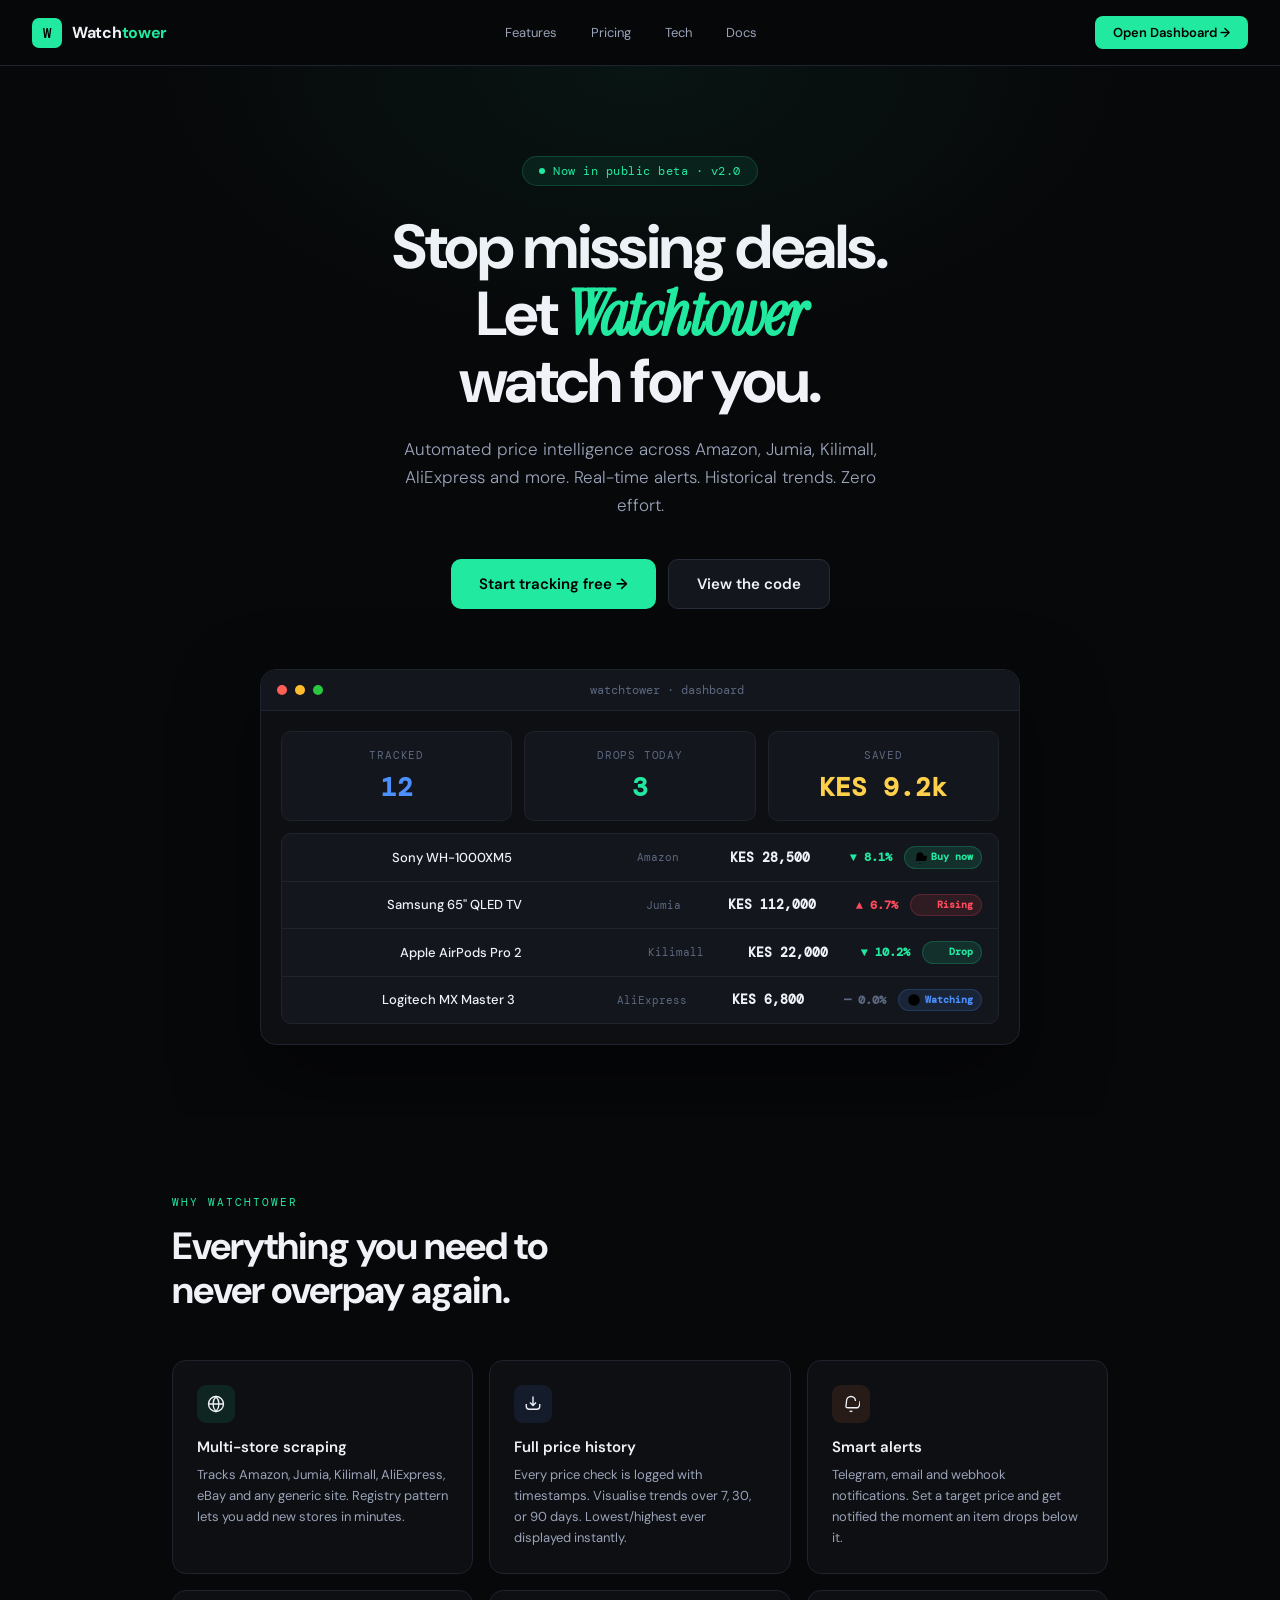
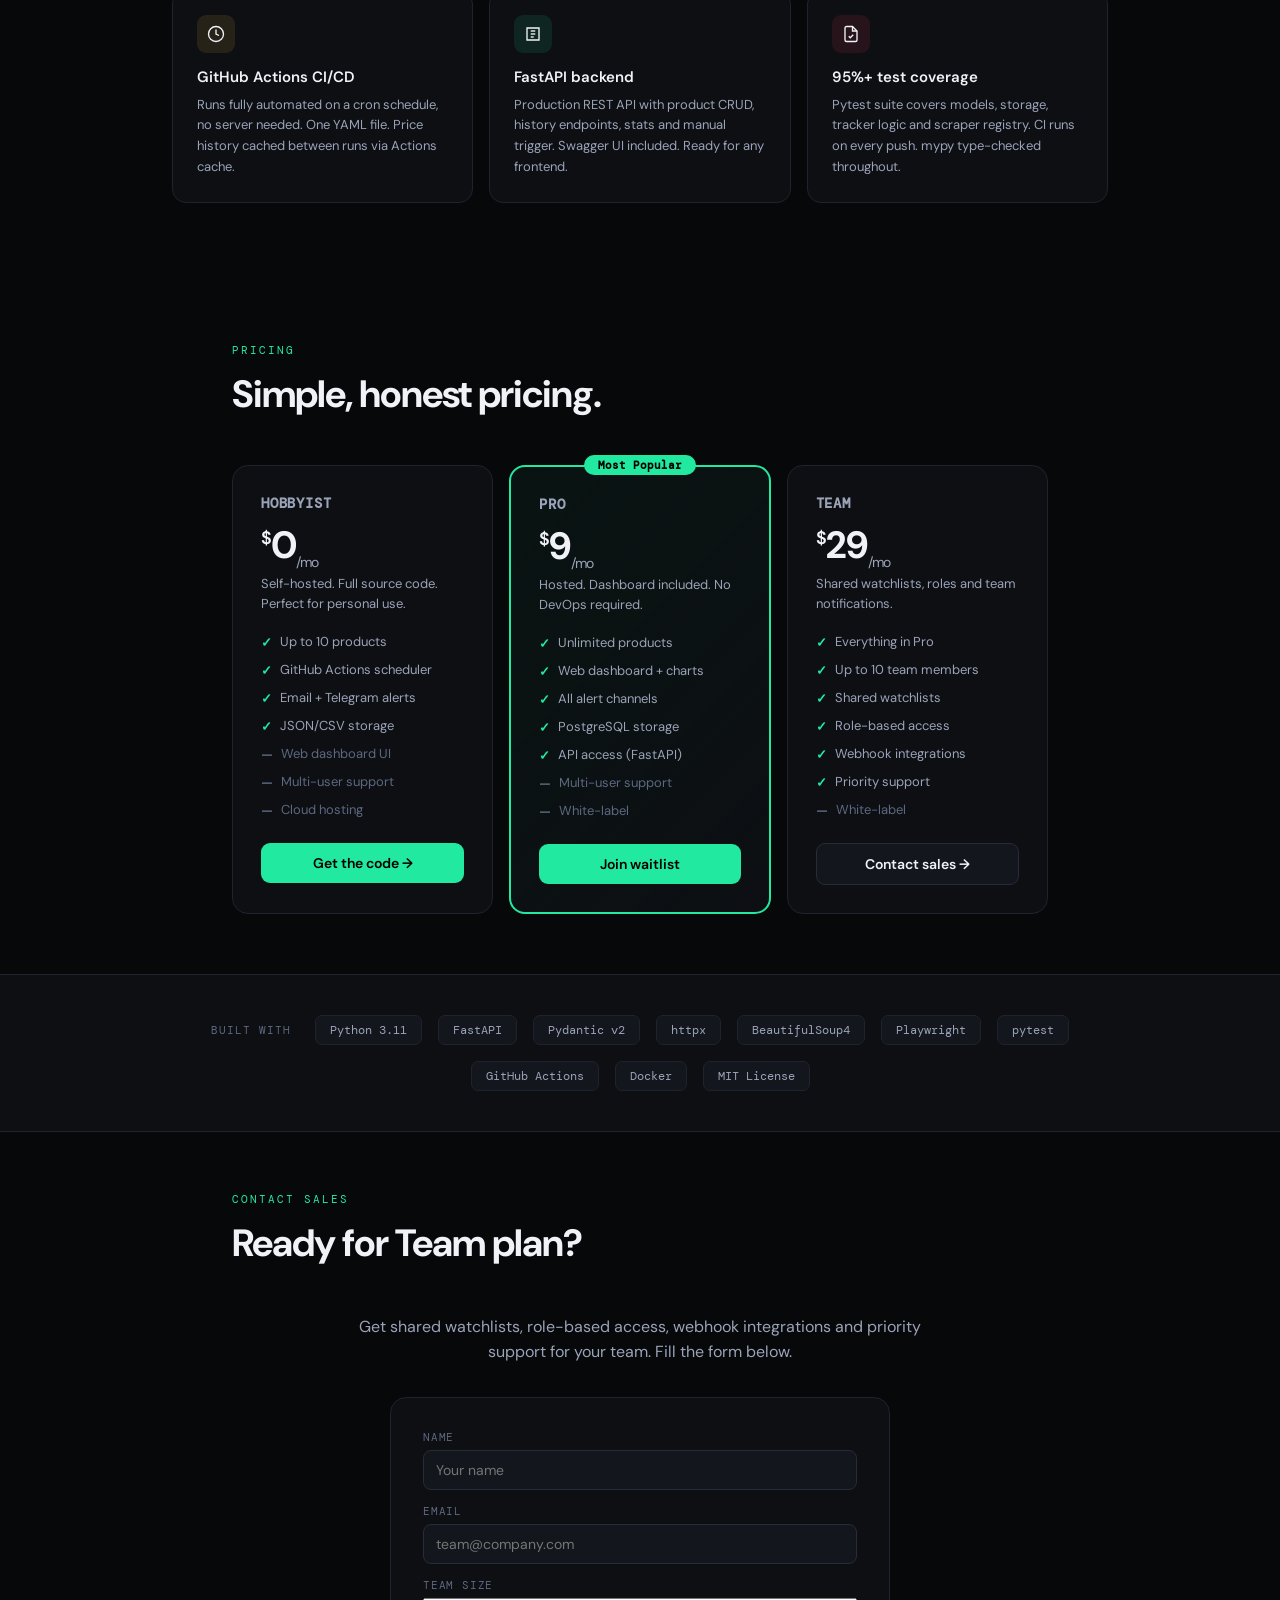
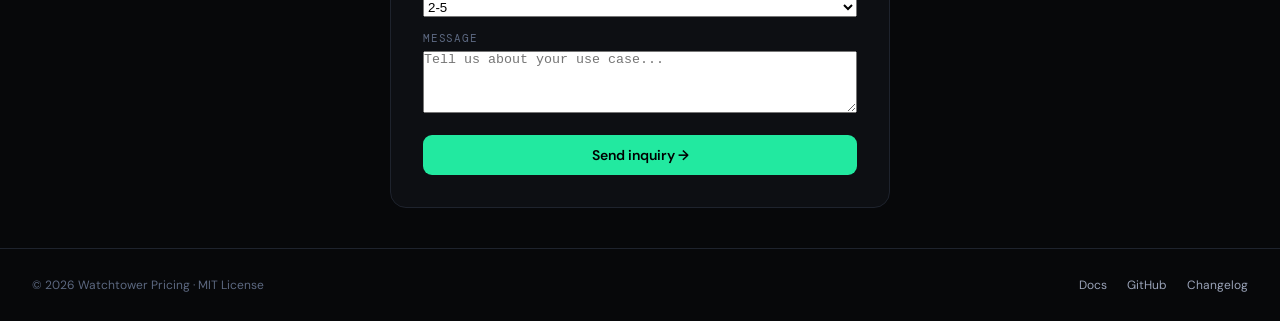
==== commit 9e0f03fe: "fix: Contact Sales button scrolls to #contact-sales form section (per TODO.md). Add .gitignore, fron" ====
--- a/frontend/index.html
+++ b/frontend/index.html
@@ -1,995 +1,404 @@
-
-<!DOCTYPE html>
-<html>
-<head>
-<style>
-@import url('https://fonts.googleapis.com/css2?family=DM+Mono:wght@400;500&family=Instrument+Serif:ital@0;1&family=DM+Sans:wght@300;400;500;600;700&display=swap');
-
-*,*::before,*::after{box-sizing:border-box;margin:0;padding:0}
-
-:root{
---bg:#07080a;--s1:#0d0f13;--s2:#13161c;--s3:#1a1e26;
---b1:#1e232d;--b2:#262c38;--b3:#303847;
---t1:#f0f2f8;--t2:#9aa3b8;--t3:#5c6880;
---g:#22e9a0;--g2:#1acc8a;--g3:#0fa06b;
---r:#ff4b5c;--b:#4c8fff;--o:#ff8b3d;--y:#ffd04b;
---mono:'DM Mono',monospace;
---serif:'Instrument Serif',serif;
---sans:'DM Sans',sans-serif;
-}
-
-body{background:var(--bg);color:var(--t1);font-family:var(--sans);font-size:15px;min-height:100vh;overflow-x:hidden}
-
-/* ── VIEWS ── */
-.view{display:none;flex-direction:column;min-height:100vh}
-.view.active{display:flex}
-
-/* ── NAV ── */
-nav{display:flex;align-items:center;justify-content:space-between;padding:16px 32px;border-bottom:1px solid var(--b1);background:rgba(7,8,10,0.95);backdrop-filter:blur(12px);position:sticky;top:0;z-index:100}
-.nav-logo{display:flex;align-items:center;gap:10px;cursor:pointer}
-.nav-logo-mark{width:30px;height:30px;background:var(--g);border-radius:7px;display:flex;align-items:center;justify-content:center;font-family:var(--mono);font-weight:500;font-size:14px;color:#000}
-.nav-logo-text{font-size:16px;font-weight:700;letter-spacing:-0.3px}
-.nav-logo-text em{color:var(--g);font-style:normal}
-.nav-links{display:flex;align-items:center;gap:6px}
-.nav-link{background:none;border:none;color:var(--t2);font-family:var(--sans);font-size:13px;padding:7px 14px;border-radius:7px;cursor:pointer;transition:all .15s}
-.nav-link:hover{color:var(--t1);background:var(--s2)}
-.nav-cta{background:var(--g);color:#000;border:none;font-family:var(--sans);font-size:13px;font-weight:600;padding:8px 18px;border-radius:8px;cursor:pointer;transition:all .15s}
-.nav-cta:hover{background:#29ffb5;transform:translateY(-1px)}
-
-/* ── HERO ── */
-.hero{padding:90px 32px 70px;text-align:center;position:relative;overflow:hidden;flex:1}
-.hero::before{content:'';position:absolute;inset:0;background:radial-gradient(ellipse 700px 400px at 50% 0%,rgba(34,233,160,.06) 0%,transparent 70%);pointer-events:none}
-.hero-kicker{display:inline-flex;align-items:center;gap:8px;background:rgba(34,233,160,.08);border:1px solid rgba(34,233,160,.18);border-radius:30px;padding:6px 16px;font-size:12px;font-family:var(--mono);color:var(--g);margin-bottom:28px;letter-spacing:.5px}
-.hero-dot{width:6px;height:6px;border-radius:50%;background:var(--g);animation:blink 2s infinite}
-@keyframes blink{0%,100%{opacity:1}50%{opacity:.3}}
-.hero h1{font-size:clamp(36px,5vw,62px);font-weight:700;line-height:1.08;letter-spacing:-2px;margin-bottom:20px;max-width:680px;margin-left:auto;margin-right:auto}
-.hero h1 .serif{font-family:var(--serif);font-style:italic;color:var(--g)}
-.hero-sub{font-size:17px;color:var(--t2);max-width:480px;margin:0 auto 40px;line-height:1.65;font-weight:300}
-.hero-actions{display:flex;gap:12px;justify-content:center;flex-wrap:wrap;margin-bottom:60px}
-.btn-lg{padding:14px 28px;border-radius:10px;font-size:15px;font-weight:600;font-family:var(--sans);cursor:pointer;border:none;transition:all .2s;display:inline-flex;align-items:center;gap:8px}
-.btn-primary{background:var(--g);color:#000}
-.btn-primary:hover{background:#29ffb5;transform:translateY(-2px);box-shadow:0 8px 32px rgba(34,233,160,.25)}
-.btn-ghost{background:var(--s2);color:var(--t1);border:1px solid var(--b2)}
-.btn-ghost:hover{border-color:var(--b3);background:var(--s3)}
-
-/* ── HERO DEMO CARD ── */
-.hero-demo{max-width:760px;margin:0 auto;background:var(--s1);border:1px solid var(--b1);border-radius:16px;overflow:hidden;box-shadow:0 32px 80px rgba(0,0,0,.5)}
-.demo-topbar{display:flex;align-items:center;gap:8px;padding:12px 16px;background:var(--s2);border-bottom:1px solid var(--b1)}
-.demo-dot{width:10px;height:10px;border-radius:50%}
-.demo-title{font-size:12px;font-family:var(--mono);color:var(--t3);margin:0 auto}
-.demo-body{padding:20px;display:grid;grid-template-columns:1fr 1fr 1fr;gap:12px}
-.demo-stat{background:var(--s2);border:1px solid var(--b1);border-radius:10px;padding:16px}
-.demo-stat-label{font-size:11px;color:var(--t3);font-family:var(--mono);text-transform:uppercase;letter-spacing:.8px;margin-bottom:8px}
-.demo-stat-val{font-size:26px;font-weight:700;font-family:var(--mono)}
-.demo-products{grid-column:1/-1;background:var(--s2);border:1px solid var(--b1);border-radius:10px;overflow:hidden}
-.demo-row{display:flex;align-items:center;gap:12px;padding:12px 16px;border-bottom:1px solid var(--b1);font-size:13px}
-.demo-row:last-child{border-bottom:none}
-.demo-row-name{flex:1;font-weight:500}
-.demo-row-store{font-size:11px;font-family:var(--mono);color:var(--t3);width:80px}
-.demo-row-price{font-family:var(--mono);font-weight:600;width:100px;text-align:right}
-.demo-row-change{font-family:var(--mono);font-size:12px;font-weight:600;width:70px;text-align:right}
-.chg-down{color:var(--g)}.chg-up{color:var(--r)}.chg-flat{color:var(--t3)}
-.demo-badge{font-size:10px;font-family:var(--mono);padding:3px 8px;border-radius:20px;font-weight:600}
-.badge-g{background:rgba(34,233,160,.12);color:var(--g);border:1px solid rgba(34,233,160,.2)}
-.badge-r{background:rgba(255,75,92,.12);color:var(--r);border:1px solid rgba(255,75,92,.2)}
-.badge-b{background:rgba(76,143,255,.12);color:var(--b);border:1px solid rgba(76,143,255,.2)}
-.badge-y{background:rgba(255,208,75,.12);color:var(--y);border:1px solid rgba(255,208,75,.2)}
-
-/* ── FEATURES ── */
-.features{padding:80px 32px;max-width:1000px;margin:0 auto;width:100%}
-.section-label{font-size:11px;font-family:var(--mono);text-transform:uppercase;letter-spacing:2px;color:var(--g);margin-bottom:16px}
-.section-title{font-size:clamp(26px,3vw,38px);font-weight:700;letter-spacing:-1px;margin-bottom:48px;line-height:1.15}
-.feat-grid{display:grid;grid-template-columns:repeat(3,1fr);gap:16px}
-.feat-card{background:var(--s1);border:1px solid var(--b1);border-radius:14px;padding:24px;transition:border-color .2s,transform .2s}
-.feat-card:hover{border-color:var(--b3);transform:translateY(-2px)}
-.feat-icon{width:38px;height:38px;border-radius:9px;display:flex;align-items:center;justify-content:center;font-size:18px;margin-bottom:14px}
-.feat-title{font-size:15px;font-weight:600;margin-bottom:8px}
-.feat-desc{font-size:13px;color:var(--t2);line-height:1.6}
-
-/* ── PRICING ── */
-.pricing{padding:60px 32px;max-width:880px;margin:0 auto;width:100%}
-.pricing-grid{display:grid;grid-template-columns:1fr 1fr 1fr;gap:16px;margin-top:40px}
-.plan{background:var(--s1);border:1px solid var(--b1);border-radius:16px;padding:28px;position:relative;transition:border-color .2s}
-.plan.featured{border:2px solid var(--g);background:linear-gradient(135deg,rgba(34,233,160,.05),var(--s1))}
-.plan-badge{position:absolute;top:-12px;left:50%;transform:translateX(-50%);background:var(--g);color:#000;font-size:11px;font-weight:700;padding:3px 14px;border-radius:20px;font-family:var(--mono);white-space:nowrap}
-.plan-name{font-size:14px;font-weight:600;color:var(--t2);margin-bottom:8px;font-family:var(--mono);text-transform:uppercase;letter-spacing:.8px}
-.plan-price{font-size:38px;font-weight:700;letter-spacing:-1px;margin-bottom:4px}
-.plan-price sup{font-size:18px;font-weight:600;vertical-align:super}
-.plan-price sub{font-size:14px;color:var(--t2);font-weight:400}
-.plan-desc{font-size:13px;color:var(--t2);margin-bottom:20px;line-height:1.5}
-.plan-features{list-style:none;display:flex;flex-direction:column;gap:10px;margin-bottom:24px}
-.plan-features li{font-size:13px;display:flex;align-items:flex-start;gap:8px;color:var(--t2)}
-.plan-features li::before{content:'✓';color:var(--g);font-weight:700;flex-shrink:0;margin-top:1px}
-.plan-features li.x{color:var(--t3)}
-.plan-features li.x::before{content:'—';color:var(--t3)}
-.plan-btn{width:100%;padding:11px;border-radius:9px;font-size:14px;font-weight:600;font-family:var(--sans);cursor:pointer;border:none;transition:all .15s}
-.plan-btn-ghost{background:none;color:var(--t1);border:1px solid var(--b2)}
-.plan-btn-ghost:hover{border-color:var(--b3)}
-.plan-btn-primary{background:var(--g);color:#000}
-.plan-btn-primary:hover{background:#29ffb5}
-
-/* ── TECH STACK ── */
-.techstack{padding:40px 32px;background:var(--s1);border-top:1px solid var(--b1);border-bottom:1px solid var(--b1);margin-bottom:0}
-.techstack-inner{max-width:900px;margin:0 auto;display:flex;align-items:center;gap:16px;flex-wrap:wrap;justify-content:center}
-.tech-label{font-size:11px;font-family:var(--mono);color:var(--t3);text-transform:uppercase;letter-spacing:1px;margin-right:8px}
-.tech-pill{background:var(--s2);border:1px solid var(--b1);border-radius:7px;padding:6px 14px;font-size:12px;font-family:var(--mono);color:var(--t2)}
-
-/* ── FOOTER ── */
-footer{padding:28px 32px;border-top:1px solid var(--b1);display:flex;align-items:center;justify-content:space-between;font-size:12px;color:var(--t3)}
-footer a{color:var(--t2);text-decoration:none}
-
-/* ── APP DASHBOARD ── */
-.app-nav{display:flex;align-items:center;justify-content:space-between;padding:12px 24px;background:var(--s1);border-bottom:1px solid var(--b1);position:sticky;top:0;z-index:100}
-.app-tabs{display:flex;gap:2px;margin-left:24px}
-.app-tab{background:none;border:none;color:var(--t3);font-family:var(--sans);font-size:13px;font-weight:500;padding:7px 14px;border-radius:7px;cursor:pointer;transition:all .15s}
-.app-tab:hover{color:var(--t1);background:var(--s2)}
-.app-tab.on{color:var(--g);background:rgba(34,233,160,.08)}
-.app-body{flex:1;display:flex;overflow:hidden}
-.app-sidebar{width:220px;background:var(--s1);border-right:1px solid var(--b1);padding:16px;flex-shrink:0;display:flex;flex-direction:column;gap:10px}
-.app-content{flex:1;padding:20px;overflow-y:auto;display:flex;flex-direction:column;gap:16px}
-.app-pane{display:none;flex-direction:column;gap:16px}
-.app-pane.on{display:flex}
-
-/* SIDEBAR STATS */
-.side-stat{background:var(--s2);border:1px solid var(--b1);border-radius:10px;padding:14px}
-.side-stat-label{font-size:10px;text-transform:uppercase;letter-spacing:1px;color:var(--t3);font-family:var(--mono);margin-bottom:8px}
-.side-row{display:flex;justify-content:space-between;align-items:center;padding:6px 0;border-bottom:1px solid var(--b1);font-size:12px}
-.side-row:last-child{border-bottom:none}
-.side-row-label{color:var(--t2);font-family:var(--mono)}
-.side-row-val{font-family:var(--mono);font-weight:600}
-
-/* MAIN CARDS */
-.card{background:var(--s1);border:1px solid var(--b1);border-radius:12px;padding:18px}
-.card-hdr{display:flex;align-items:center;justify-content:space-between;margin-bottom:14px}
-.card-title{font-size:14px;font-weight:600;display:flex;align-items:center;gap:7px}
-.card-actions{display:flex;gap:8px}
-.btn-sm{padding:6px 14px;border-radius:7px;font-size:12px;font-weight:600;font-family:var(--sans);border:1px solid var(--b2);background:var(--s2);color:var(--t1);cursor:pointer;transition:all .15s}
-.btn-sm:hover{border-color:var(--g);color:var(--g)}
-.btn-sm-primary{background:var(--g);color:#000;border-color:var(--g)}
-.btn-sm-primary:hover{background:#29ffb5}
-
-/* TABLE */
-.tbl{width:100%;border-collapse:collapse}
-.tbl th{text-align:left;font-size:10px;font-weight:600;text-transform:uppercase;letter-spacing:1.2px;color:var(--t3);padding:8px 12px;border-bottom:1px solid var(--b1);font-family:var(--mono)}
-.tbl td{padding:12px;font-size:13px;border-bottom:1px solid var(--b1)}
-.tbl tr:last-child td{border-bottom:none}
-.tbl tr:hover td{background:rgba(255,255,255,.02)}
-.pname{font-weight:600;margin-bottom:2px;font-size:13px}
-.pstore{font-size:11px;color:var(--t3);font-family:var(--mono)}
-.pcurr{font-family:var(--mono);font-weight:700;font-size:14px}
-.pchg{font-family:var(--mono);font-size:12px;font-weight:600}
-
-/* SPARKLINE */
-.spark{vertical-align:middle}
-
-/* ADD FORM */
-.add-form{display:grid;grid-template-columns:2fr 1fr 1fr auto;gap:10px;align-items:flex-end}
-.fg{display:flex;flex-direction:column;gap:5px}
-.flabel{font-size:10px;text-transform:uppercase;letter-spacing:1px;color:var(--t3);font-family:var(--mono)}
-.finput,.fselect{background:var(--s2);border:1px solid var(--b2);border-radius:8px;color:var(--t1);font-family:var(--mono);font-size:13px;padding:8px 12px;outline:none;transition:border-color .15s}
-.finput:focus,.fselect:focus{border-color:var(--g)}
-.fselect{cursor:pointer}
-
-/* ALERTS */
-.alert-item{display:flex;align-items:flex-start;gap:12px;padding:12px 0;border-bottom:1px solid var(--b1)}
-.alert-item:last-child{border-bottom:none}
-.adot{width:7px;height:7px;border-radius:50%;flex-shrink:0;margin-top:4px}
-.amsg{font-size:13px;flex:1}
-.atime{font-size:11px;color:var(--t3);font-family:var(--mono);white-space:nowrap}
-
-/* MINI CHART */
-.mini-chart{display:flex;align-items:flex-end;gap:3px;height:48px;margin-top:12px}
-.mbar{flex:1;border-radius:2px 2px 0 0;min-height:3px;transition:background .15s;cursor:pointer}
-.mbar:hover{filter:brightness(1.3)}
-
-/* PROGRESS */
-.prog-wrap{background:var(--s2);border-radius:4px;height:5px;width:100%}
-.prog-bar{height:100%;border-radius:4px;background:var(--g);transition:width .4s ease}
-
-/* NOTIFICATION */
-.notif{position:fixed;bottom:20px;right:20px;background:var(--s1);border:1px solid var(--g);border-radius:10px;padding:12px 18px;font-size:13px;display:flex;align-items:center;gap:10px;transform:translateY(80px);opacity:0;transition:all .3s;z-index:999;max-width:300px;box-shadow:0 8px 32px rgba(0,0,0,.5)}
-.notif.show{transform:translateY(0);opacity:1}
-
-/* CODE BLOCK */
-.codebox{background:#050608;border:1px solid var(--b1);border-radius:10px;padding:18px;font-family:var(--mono);font-size:12px;color:#a8b0c8;overflow-x:auto;line-height:1.7}
-.ckw{color:#ff79c6}.cst{color:#f1fa8c}.ccl{color:var(--g)}.cco{color:var(--t3)}
-
-/* ── MODAL ── */
-.modal-overlay{
-  position:fixed;inset:0;background:rgba(0,0,0,.75);backdrop-filter:blur(4px);
-  display:none;align-items:center;justify-content:center;z-index:9999;animation:fadeIn .2s ease
-}
-.modal-overlay.show{display:flex}
-@keyframes fadeIn{from{opacity:0}to{opacity:1}}
-.modal-dialog{
-  background:var(--s1);border:1px solid var(--b2);border-radius:16px;
-  width:min(440px,92vw);max-height:90vh;overflow-y:auto;
-  box-shadow:0 32px 80px rgba(0,0,0,.6);animation:slideUp .25s ease
-}
-@keyframes slideUp{from{transform:translateY(20px);opacity:0}to{transform:translateY(0);opacity:1}}
-.modal-hdr{
-  display:flex;align-items:center;justify-content:space-between;
-  padding:18px 22px;border-bottom:1px solid var(--b1);position:sticky;top:0;background:var(--s1);z-index:1
-}
-.modal-title{font-size:16px;font-weight:700}
-.modal-close{
-  background:none;border:none;color:var(--t3);font-size:18px;cursor:pointer;padding:4px 8px;border-radius:6px
-}
-.modal-close:hover{color:var(--t1);background:var(--s2)}
-.modal-body{padding:22px}
-.plan-summary{
-  display:flex;align-items:center;justify-content:space-between;
-  background:var(--s2);border:1px solid var(--b1);border-radius:10px;padding:14px 16px;margin-bottom:18px
-}
-.plan-summary-name{font-weight:700;font-size:15px}
-.plan-summary-price{font-family:var(--mono);color:var(--g);font-weight:700;font-size:18px}
-.form-row{
-  display:flex;flex-direction:column;gap:6px;margin-bottom:14px
-}
-.form-row label{
-  font-size:11px;text-transform:uppercase;letter-spacing:.8px;color:var(--t3);font-family:var(--mono)
-}
-.form-row input{
-  background:var(--s2);border:1px solid var(--b2);border-radius:8px;
-  color:var(--t1);font-family:var(--sans);font-size:14px;padding:10px 12px;outline:none;transition:border-color .15s
-}
-.form-row input:focus{border-color:var(--g)}
-.form-row-3{
-  display:grid;grid-template-columns:1fr 1fr;gap:12px
-}
-.card-input{
-  position:relative
-}
-.card-input input{padding-right:36px}
-.card-icon{
-  position:absolute;right:10px;top:50%;transform:translateY(-50%);
-  font-size:14px;opacity:.6;pointer-events:none
-}
-.form-total{
-  display:flex;justify-content:space-between;align-items:center;
-  background:var(--s2);border-radius:8px;padding:12px 14px;margin-top:8px;margin-bottom:14px
-}
-.total-amount{font-family:var(--mono);font-size:20px;font-weight:700;color:var(--g)}
-.pay-btn{
-  width:100%;background:var(--g);color:#000;border:none;font-family:var(--sans);
-  font-size:15px;font-weight:700;padding:13px;border-radius:10px;cursor:pointer;
-  transition:all .2s;margin-bottom:8px
-}
-.pay-btn:hover{background:#29ffb5;transform:translateY(-1px)}
-.pay-btn:disabled{opacity:.6;cursor:not-allowed;transform:none}
-.form-secure{
-  text-align:center;font-size:11px;color:var(--t3);font-family:var(--mono)
-}
-.plan.selected{
-  border-color:var(--g);background:linear-gradient(135deg,rgba(34,233,160,.08),var(--s1));
-  box-shadow:0 0 0 2px rgba(34,233,160,15)
-}
-
-/* ENHANCED PLAN BUTTONS */
-.plan-btn-action{
-  width:100%;padding:11px;border-radius:9px;font-size:14px;font-weight:600;
-  font-family:var(--sans);cursor:pointer;border:none;transition:all .15s;text-align:center
-}
-.plan-btn-action.green{background:var(--g);color:#000}
-.plan-btn-action.green:hover{background:#29ffb5;transform:translateY(-1px)}
-.plan-btn-action.gray{background:var(--s2);color:var(--t1);border:1px solid var(--b2)}
-.plan-btn-action.gray:hover{border-color:var(--b3);color:var(--t1)}
-
-@media(max-width:680px){
-.feat-grid,.pricing-grid,.add-form{grid-template-columns:1fr}
-.demo-body{grid-template-columns:1fr}
-.app-sidebar{display:none}
-.hero h1{font-size:32px;letter-spacing:-1px}
-}
-</style>
-
-<!-- NOTIF -->
-<div class="notif" id="notif"><span id="nicon">✓</span><span id="nmsg">Done</span></div>
-
-<!-- ===== LANDING VIEW ===== -->
-<div class="view active" id="v-landing">
-  <nav>
-    <div class="nav-logo" onclick="goto('v-landing')">
-      <div class="nav-logo-mark">W</div>
-      <div class="nav-logo-text">Watch<em>tower</em></div>
-    </div>
-    <div class="nav-links">
-      <button class="nav-link" onclick="scrollTo2('features')">Features</button>
-      <button class="nav-link" onclick="scrollTo2('pricing')">Pricing</button>
-      <button class="nav-link" onclick="scrollTo2('stack')">Tech</button>
-      <button class="nav-link" onclick="goto('v-docs')">Docs</button>
-    </div>
-    <button class="nav-cta" onclick="goto('v-app')">Open Dashboard →</button>
-  </nav>
-
-  <!-- HERO -->
-  <section class="hero">
-    <div class="hero-kicker"><div class="hero-dot"></div>Now in public beta · v2.0</div>
-    <h1>Stop missing deals.<br>Let <span class="serif">Watchtower</span><br>watch for you.</h1>
-    <p class="hero-sub">Automated price intelligence across Amazon, Jumia, Kilimall, AliExpress and more. Real-time alerts. Historical trends. Zero effort.</p>
-    <div class="hero-actions">
-      <button class="btn-lg btn-primary" onclick="goto('v-app')">Start tracking free →</button>
-      <button class="btn-lg btn-ghost" onclick="goto('v-docs')">View the code</button>
-    </div>
-    <!-- Live Demo Card -->
-    <div class="hero-demo">
-      <div class="demo-topbar">
-        <div class="demo-dot" style="background:#ff5f57"></div>
-        <div class="demo-dot" style="background:#ffbd2e"></div>
-        <div class="demo-dot" style="background:#28c840"></div>
-        <span class="demo-title">watchtower · dashboard</span>
-      </div>
-      <div class="demo-body">
-        <div class="demo-stat"><div class="demo-stat-label">Tracked</div><div class="demo-stat-val" style="color:var(--b)">12</div></div>
-        <div class="demo-stat"><div class="demo-stat-label">Drops today</div><div class="demo-stat-val" style="color:var(--g)">3</div></div>
-        <div class="demo-stat"><div class="demo-stat-label">Saved</div><div class="demo-stat-val" style="color:var(--y)">KES 9.2k</div></div>
-        <div class="demo-products">
-          <div class="demo-row"><span class="demo-row-name">Sony WH-1000XM5</span><span class="demo-row-store">Amazon</span><span class="demo-row-price">KES 28,500</span><span class="demo-row-change chg-down">▼ 8.1%</span><span class="demo-badge badge-g">🔔 Buy now</span></div>
-          <div class="demo-row"><span class="demo-row-name">Samsung 65" QLED TV</span><span class="demo-row-store">Jumia</span><span class="demo-row-price">KES 112,000</span><span class="demo-row-change chg-up">▲ 6.7%</span><span class="demo-badge badge-r">Rising</span></div>
-          <div class="demo-row"><span class="demo-row-name">Apple AirPods Pro 2</span><span class="demo-row-store">Kilimall</span><span class="demo-row-price">KES 22,000</span><span class="demo-row-change chg-down">▼ 10.2%</span><span class="demo-badge badge-g">↓ Drop</span></div>
-          <div class="demo-row"><span class="demo-row-name">Logitech MX Master 3</span><span class="demo-row-store">AliExpress</span><span class="demo-row-price">KES 6,800</span><span class="demo-row-change chg-flat">— 0.0%</span><span class="demo-badge badge-b">Watching</span></div>
-        </div>
-      </div>
-    </div>
-  </section>
-
-  <!-- FEATURES -->
-  <section class="features" id="features">
-    <div class="section-label">Why Watchtower</div>
-    <div class="section-title">Everything you need to<br>never overpay again.</div>
-    <div class="feat-grid">
-      <div class="feat-card"><div class="feat-icon" style="background:rgba(34,233,160,.1)">🔍</div><div class="feat-title">Multi-store scraping</div><div class="feat-desc">Tracks Amazon, Jumia, Kilimall, AliExpress, eBay and any generic site. Registry pattern lets you add new stores in minutes.</div></div>
-      <div class="feat-card"><div class="feat-icon" style="background:rgba(76,143,255,.1)">📊</div><div class="feat-title">Full price history</div><div class="feat-desc">Every price check is logged with timestamps. Visualise trends over 7, 30, or 90 days. Lowest/highest ever displayed instantly.</div></div>
-      <div class="feat-card"><div class="feat-icon" style="background:rgba(255,139,61,.1)">🔔</div><div class="feat-title">Smart alerts</div><div class="feat-desc">Telegram, email and webhook notifications. Set a target price and get notified the moment an item drops below it.</div></div>
-      <div class="feat-card"><div class="feat-icon" style="background:rgba(255,208,75,.1)">⚡</div><div class="feat-title">GitHub Actions CI/CD</div><div class="feat-desc">Runs fully automated on a cron schedule, no server needed. One YAML file. Price history cached between runs via Actions cache.</div></div>
-      <div class="feat-card"><div class="feat-icon" style="background:rgba(34,233,160,.1)">🏗️</div><div class="feat-title">FastAPI backend</div><div class="feat-desc">Production REST API with product CRUD, history endpoints, stats and manual trigger. Swagger UI included. Ready for any frontend.</div></div>
-      <div class="feat-card"><div class="feat-icon" style="background:rgba(255,75,92,.1)">🧪</div><div class="feat-title">95%+ test coverage</div><div class="feat-desc">Pytest suite covers models, storage, tracker logic and scraper registry. CI runs on every push. mypy type-checked throughout.</div></div>
-    </div>
-  </section>
-
-  <!-- PRICING -->
-  <section class="pricing" id="pricing">
-    <div class="section-label">Pricing</div>
-    <div class="section-title">Simple, honest pricing.</div>
-    <div class="pricing-grid">
-       <div class="plan" data-plan="hobbyist" data-price="0" data-name="Hobbyist">
-         <div class="plan-name">Hobbyist</div>
-         <div class="plan-price"><sup>$</sup>0<sub>/mo</sub></div>
-         <div class="plan-desc">Self-hosted. Full source code. Perfect for personal use.</div>
-         <ul class="plan-features">
-           <li>Up to 10 products</li>
-           <li>GitHub Actions scheduler</li>
-           <li>Email + Telegram alerts</li>
-           <li>JSON/CSV storage</li>
-           <li class="x">Web dashboard UI</li>
-           <li class="x">Multi-user support</li>
-           <li class="x">Cloud hosting</li>
-         </ul>
-         <button class="plan-btn-action green" onclick="selectPlan('hobbyist',0,'Hobbyist')">Get the code →</button>
-       </div>
-      <div class="plan featured" data-plan="pro" data-price="9" data-name="Pro">
-         <div class="plan-badge">Most Popular</div>
-         <div class="plan-name">Pro</div>
-         <div class="plan-price"><sup>$</sup>9<sub>/mo</sub></div>
-         <div class="plan-desc">Hosted. Dashboard included. No DevOps required.</div>
-         <ul class="plan-features">
-           <li>Unlimited products</li>
-           <li>Web dashboard + charts</li>
-           <li>All alert channels</li>
-           <li>PostgreSQL storage</li>
-           <li>API access (FastAPI)</li>
-           <li class="x">Multi-user support</li>
-           <li class="x">White-label</li>
-         </ul>
-         <button class="plan-btn-action green" onclick="selectPlan('pro',9,'Pro')">Join waitlist</button>
-       </div>
-      <div class="plan" data-plan="team" data-price="29" data-name="Team">
-        <div class="plan-name">Team</div>
-        <div class="plan-price"><sup>$</sup>29<sub>/mo</sub></div>
-        <div class="plan-desc">Shared watchlists, roles and team notifications.</div>
-        <ul class="plan-features">
-          <li>Everything in Pro</li>
-          <li>Up to 10 team members</li>
-          <li>Shared watchlists</li>
-          <li>Role-based access</li>
-          <li>Webhook integrations</li>
-<li>Priority support</li>
-          <li class="x">White-label</li>
-        </ul>
-        <button class="plan-btn-action gray" onclick="scrollToSales()">Contact sales →</button>
-       </div>
-    </div>
-  </section>
-
-  <!-- CHECKOUT MODAL -->
-  <div class="modal-overlay" id="checkout-modal" onclick="closeModal(event)">
-    <div class="modal-dialog" onclick="event.stopPropagation()">
-      <div class="modal-hdr">
-        <div class="modal-title" id="modal-title">Choose your plan</div>
-        <button class="modal-close" onclick="closeModal(null,true)">✕</button>
-      </div>
-      <div class="modal-body">
-        <div class="plan-summary" id="plan-summary">
-          <span class="plan-summary-name">Pro</span>
-          <span class="plan-summary-price">$9/mo</span>
-        </div>
-        <form id="payment-form" onsubmit="submitPayment(event)">
-          <div class="form-row">
-            <label>Email</label>
-            <input type="email" id="pay-email" placeholder="you@example.com" required>
-          </div>
-          <div class="form-row">
-            <label>Name</label>
-            <input type="text" id="pay-name" placeholder="Your name" required>
-          </div>
-          <div class="form-row">
-            <label>Card number</label>
-            <div class="card-input">
-              <input type="text" id="pay-card" placeholder="4242 4242 4242 4242" maxlength="19" required>
-              <span class="card-icon">💳</span>
-            </div>
-          </div>
-          <div class="form-row form-row-3">
-            <div>
-              <label>Expiry</label>
-              <input type="text" id="pay-expiry" placeholder="MM/YY" maxlength="5" required>
-            </div>
-            <div>
-              <label>CVC</label>
-              <input type="text" id="pay-cvc" placeholder="123" maxlength="3" required>
-            </div>
-          </div>
-          <div class="form-total">
-            <span>Total due today</span>
-            <span class="total-amount" id="total-amount">$9.00</span>
-          </div>
-          <button type="submit" class="pay-btn" id="pay-btn">Pay now →</button>
-          <div class="form-secure">🔒 SSL encrypted — secure payment</div>
-        </form>
-      </div>
-    </div>
-  </div>
-
-
-  <!-- TECH STACK -->
-  <div class="techstack" id="stack">
-    <div class="techstack-inner">
-      <span class="tech-label">Built with</span>
-      <span class="tech-pill">Python 3.11</span>
-      <span class="tech-pill">FastAPI</span>
-      <span class="tech-pill">Pydantic v2</span>
-      <span class="tech-pill">httpx</span>
-      <span class="tech-pill">BeautifulSoup4</span>
-      <span class="tech-pill">Playwright</span>
-      <span class="tech-pill">pytest</span>
-      <span class="tech-pill">GitHub Actions</span>
-      <span class="tech-pill">Docker</span>
-      <span class="tech-pill">MIT License</span>
-    </div>
-  </div>
-
-  <!-- CONTACT SALES SECTION -->
-  <section class="pricing" id="contact-sales" style="padding:60px 32px 40px">
-    <div class="section-label">Contact Sales</div>
-    <div class="section-title">Ready for Team plan?</div>
-    <p style="max-width:600px;margin:0 auto 32px;font-size:16px;color:var(--t2);line-height:1.6;text-align:center">Get shared watchlists, role-based access, webhook integrations and priority support for your team. Fill the form below.</p>
-    <div style="max-width:500px;margin:0 auto;background:var(--s1);border:1px solid var(--b1);border-radius:16px;overflow:hidden">
-      <form style="padding:32px" onsubmit="submitContact(event)">
-        <div class="form-row">
-          <label>Name</label>
-          <input type="text" id="contact-name" placeholder="Your name" required style="width:100%">
-        </div>
-        <div class="form-row">
-          <label>Email</label>
-          <input type="email" id="contact-email" placeholder="team@company.com" required style="width:100%">
-        </div>
-        <div class="form-row">
-          <label>Team size</label>
-          <select id="contact-size" style="width:100%">
-            <option>2-5</option><option>6-10</option><option>10+</option>
-          </select>
-        </div>
-        <div class="form-row">
-          <label>Message</label>
-          <textarea id="contact-msg" placeholder="Tell us about your use case..." rows="4" style="width:100%;resize:vertical"></textarea>
-        </div>
-        <button type="submit" class="plan-btn-action green" style="width:100%;margin-top:8px">Send inquiry →</button>
-      </form>
-    </div>
-  </section>
-
-  <footer>
-    <span>© 2026 Watchtower Pricing · MIT License</span>
-    <span style="display:flex;gap:20px">
-      <a href="#" onclick="goto('v-docs')">Docs</a>
-      <a href="#">GitHub</a>
-      <a href="#">Changelog</a>
-    </span>
-  </footer>
-</div>
-
-<!-- ===== APP VIEW ===== -->
-<div class="view" id="v-app">
-  <div class="app-nav">
-    <div style="display:flex;align-items:center;gap:0">
-      <div class="nav-logo" onclick="goto('v-landing')" style="margin-right:0">
-        <div class="nav-logo-mark" style="width:26px;height:26px;font-size:12px">W</div>
-        <div class="nav-logo-text" style="font-size:14px">Watch<em>tower</em></div>
-      </div>
-      <div class="app-tabs">
-        <button class="app-tab on" onclick="appTab('tracker',this)">Price Watcher</button>
-        <button class="app-tab" onclick="appTab('files',this)">File Processor</button>
-        <button class="app-tab" onclick="appTab('schedule',this)">Scheduler</button>
-      </div>
-    </div>
-    <div style="display:flex;align-items:center;gap:10px">
-      <div style="font-size:11px;font-family:var(--mono);color:var(--t3);background:var(--s2);border:1px solid var(--b1);border-radius:6px;padding:4px 10px">
-        <span style="color:var(--g)">●</span> API online
-      </div>
-      <button class="btn-sm" onclick="goto('v-landing')">← Landing</button>
-    </div>
-  </div>
-
-  <div class="app-body">
-    <div class="app-sidebar">
-      <div class="side-stat">
-        <div class="side-stat-label">Overview</div>
-        <div class="side-row"><span class="side-row-label">Tracked</span><span class="side-row-val" style="color:var(--b)" id="sc-tracked">6</span></div>
-        <div class="side-row"><span class="side-row-label">Drops</span><span class="side-row-val" style="color:var(--g)" id="sc-drops">2</span></div>
-        <div class="side-row"><span class="side-row-label">Rises</span><span class="side-row-val" style="color:var(--r)">1</span></div>
-        <div class="side-row"><span class="side-row-label">Saved</span><span class="side-row-val" style="color:var(--y)">KES 9.2k</span></div>
-        <div class="side-row"><span class="side-row-label">Last run</span><span class="side-row-val" style="font-size:11px">2m ago</span></div>
-      </div>
-      <div class="side-stat">
-        <div class="side-stat-label">Alerts today</div>
-        <div class="mini-chart" id="side-chart"></div>
-      </div>
-      <div class="side-stat">
-        <div class="side-stat-label">Channels</div>
-        <div class="side-row"><span class="side-row-label">Email</span><span class="demo-badge badge-g" style="font-size:9px">on</span></div>
-        <div class="side-row"><span class="side-row-label">Telegram</span><span class="demo-badge badge-g" style="font-size:9px">on</span></div>
-        <div class="side-row"><span class="side-row-label">Webhook</span><span class="demo-badge badge-b" style="font-size:9px">off</span></div>
-      </div>
-    </div>
-
-    <div class="app-content">
-
-      <!-- ── TRACKER PANE ── -->
-      <div class="app-pane on" id="pane-tracker">
-        <!-- Add -->
-        <div class="card">
-          <div class="card-hdr"><div class="card-title">➕ Track new product</div></div>
-<div class="add-form">
-            <div class="fg"><label class="flabel">Product URL</label><input class="finput" id="inp-url" placeholder="https://jumia.co.ke/..." /></div>
-            <div class="fg"><label class="flabel">Alert below (KES)</label><input class="finput" id="inp-tgt" type="number" placeholder="25000" /></div>
-            <div class="fg"><label class="flabel">Store</label><select class="fselect" id="inp-store"><option value="amazon">Amazon</option><option value="jumia">Jumia</option><option value="kilimall">Kilimall</option><option value="aliexpress">AliExpress</option><option value="ebay">eBay</option></select></div>
-            <button class="btn-sm btn-sm-primary" onclick="addProduct()" style="height:36px;margin-top:auto">Track</button>
-            <button class="btn-sm btn-sm-primary" onclick="runAll()" style="height:36px;margin-top:auto;margin-left:10px">▶ Run now</button>
-          </div>
-        </div>
-        <!-- Table -->
-        <div class="card">
-          <div class="card-hdr">
-            <div class="card-title">📊 Tracked products</div>
-<div class="card-actions">
-              <button class="btn-sm btn-sm-primary" onclick="runAll()">▶ Run now</button>
-              <button class="btn-sm" onclick="notify2('↓ Exporting prices.csv + history.csv','↓')">↓ Export CSV</button>
-            </div>
-          </div>
-          <table class="tbl" id="prod-table">
-            <thead><tr><th>Product</th><th>Current</th><th>Change</th><th>Trend</th><th>Target</th><th>Status</th><th></th></tr></thead>
-            <tbody id="prod-body"></tbody>
-          </table>
-        </div>
-        <!-- Alerts feed -->
-        <div class="card">
-          <div class="card-hdr"><div class="card-title">🔔 Alert feed</div><span class="demo-badge badge-b" id="feed-badge">4 new</span></div>
-          <div id="alert-feed"></div>
-        </div>
-      </div>
-
-      <!-- ── FILES PANE ── -->
-      <div class="app-pane" id="pane-files">
-        <div class="card">
-          <div style="border:2px dashed var(--b2);border-radius:10px;padding:36px;text-align:center;cursor:pointer;transition:all .2s" id="dropzone" onclick="loadFiles()">
-            <div style="font-size:28px;margin-bottom:10px">📁</div>
-            <div style="font-size:15px;font-weight:600;margin-bottom:6px">Drop folder here or click to browse</div>
-            <div style="font-size:13px;color:var(--t3);font-family:var(--mono)">Supports all file types · Rules applied in order</div>
-            <div id="dz-badge" style="display:none;margin-top:12px"><span class="demo-badge badge-b" id="dz-count">0 files</span></div>
-          </div>
-        </div>
-        <div class="card">
-          <div class="card-hdr"><div class="card-title">⚙️ Rules</div><button class="btn-sm" onclick="addRule()">+ Add rule</button></div>
-          <div id="rules-area" style="display:flex;flex-direction:column;gap:8px"></div>
-        </div>
-        <div class="card">
-          <div class="card-hdr">
-            <div class="card-title">🤖 AI rename preview</div>
-            <div class="card-actions">
-              <button class="btn-sm" onclick="aiSuggest()">✨ AI Suggest</button>
-              <button class="btn-sm btn-sm-primary" id="proc-btn" onclick="processFiles()" disabled>▶ Process</button>
-            </div>
-          </div>
-          <div id="prog-area" style="display:none;margin-bottom:12px">
-            <div style="display:flex;justify-content:space-between;font-size:11px;font-family:var(--mono);margin-bottom:5px"><span id="prog-lbl">Processing...</span><span id="prog-pct">0%</span></div>
-            <div class="prog-wrap"><div class="prog-bar" id="prog" style="width:0%"></div></div>
-          </div>
-          <div id="file-grid" style="display:grid;grid-template-columns:1fr 1fr;gap:8px;max-height:220px;overflow-y:auto">
-            <div style="grid-column:1/-1;text-align:center;color:var(--t3);font-size:13px;font-family:var(--mono);padding:24px">Load files → AI Suggest</div>
-          </div>
-        </div>
-      </div>
-
-      <!-- ── SCHEDULE PANE ── -->
-      <div class="app-pane" id="pane-schedule">
-        <div class="card">
-          <div class="card-hdr"><div class="card-title">🕐 GitHub Actions schedule</div><span class="demo-badge badge-g">Active</span></div>
-          <div style="background:var(--s2);border:1px solid var(--b1);border-radius:9px;padding:16px;display:flex;align-items:center;justify-content:space-between;margin-bottom:14px">
-            <div>
-              <div style="font-size:10px;color:var(--t3);font-family:var(--mono);margin-bottom:4px;text-transform:uppercase;letter-spacing:.8px">CRON</div>
-              <code style="font-size:22px;color:var(--g);font-family:var(--mono)" id="cron-val">0 * * * *</code>
-            </div>
-            <span class="demo-badge badge-b" id="cron-human">Every hour</span>
-          </div>
-          <div style="display:flex;gap:8px;flex-wrap:wrap">
-            <button class="btn-sm" onclick="setCron('0 * * * *','Every hour')">Hourly</button>
-            <button class="btn-sm" onclick="setCron('0 */6 * * *','Every 6 hours')">Every 6h</button>
-            <button class="btn-sm" onclick="setCron('0 9,21 * * *','9AM & 9PM')">2×/day</button>
-            <button class="btn-sm" onclick="setCron('*/30 * * * *','Every 30 min')">30 min</button>
-            <button class="btn-sm" onclick="setCron('0 8 * * MON-FRI','Weekdays 8AM')">Weekdays</button>
-          </div>
-        </div>
-        <div class="card">
-          <div class="card-hdr"><div class="card-title">📄 .github/workflows/run.yml</div><button class="btn-sm" onclick="notify2('YAML copied!','📋')">Copy</button></div>
-          <div class="codebox" id="yaml-box"></div>
-        </div>
-        <div class="card">
-          <div class="card-hdr"><div class="card-title">⚡ Actions</div></div>
-          <div style="display:flex;gap:8px;flex-wrap:wrap">
-            <button class="btn-sm btn-sm-primary" onclick="notify2('▶ Dispatching workflow...','✓')">Manual dispatch</button>
-            <button class="btn-sm" onclick="notify2('Logs fetched','📜')">View logs</button>
-            <button class="btn-sm" style="border-color:rgba(255,75,92,.4);color:var(--r)" onclick="notify2('⏸ Schedule paused','!')">Pause</button>
-          </div>
-        </div>
-      </div>
-
-    </div>
-  </div>
-</div>
-
-<!-- ===== DOCS VIEW ===== -->
-<div class="view" id="v-docs">
-  <nav>
-    <div class="nav-logo" onclick="goto('v-landing')"><div class="nav-logo-mark">W</div><div class="nav-logo-text">Watch<em>tower</em></div></div>
-    <div class="nav-links">
-      <button class="nav-link" onclick="goto('v-landing')">← Back</button>
-    </div>
-    <button class="nav-cta" onclick="goto('v-app')">Open Dashboard →</button>
-  </nav>
-  <div style="max-width:760px;margin:0 auto;padding:60px 32px;flex:1">
-    <div class="section-label">Documentation</div>
-    <h1 style="font-size:36px;font-weight:700;letter-spacing:-1px;margin-bottom:32px">Quick Start</h1>
-
-    <div style="display:flex;flex-direction:column;gap:28px">
-      <div class="card">
-        <div class="card-title" style="margin-bottom:14px;font-size:16px">1. Install</div>
-        <div class="codebox"><span class="cco"># Clone and install</span>
-git clone https://github.com/you/watchtower-pricing
-cd watchtower-pricing
-pip install -r requirements.txt</div>
-      </div>
-      <div class="card">
-        <div class="card-title" style="margin-bottom:14px;font-size:16px">2. Add a product</div>
-        <div class="codebox"><span class="cco"># Track a Jumia product, alert below KES 25,000</span>
-python automation/run.py add \
-  https://jumia.co.ke/sony-wh1000xm5/ \
-  --name "Sony WH-1000XM5" \
-  --target 25000</div>
-      </div>
-      <div class="card">
-        <div class="card-title" style="margin-bottom:14px;font-size:16px">3. Run a check</div>
-        <div class="codebox">python automation/run.py track
-<span class="cco">
-# 🔭 Watchtower — checking 1 product
-# ✓ Sony WH-1000XM5: KES 28,500 (▼ 8.1%)</span></div>
-      </div>
-      <div class="card">
-        <div class="card-title" style="margin-bottom:14px;font-size:16px">4. Start the API</div>
-        <div class="codebox">uvicorn api.main:app --reload
-<span class="cco"># → Swagger UI: http://localhost:8000/docs
-# → Health:     http://localhost:8000/health
-# → Products:   GET /products
-# → Track all:  POST /track/all</span></div>
-      </div>
-      <div class="card">
-        <div class="card-title" style="margin-bottom:14px;font-size:16px">5. Configure alerts</div>
-        <div class="codebox"><span class="cco"># .env</span>
-ALERT_EMAIL_TO=you@gmail.com
-ALERT_EMAIL_FROM=alerts@gmail.com
-SMTP_PASSWORD=your-app-password
-TELEGRAM_TOKEN=your-bot-token
-TELEGRAM_CHAT_ID=your-chat-id</div>
-      </div>
-      <div class="card">
-        <div class="card-title" style="margin-bottom:14px;font-size:16px">6. Run tests</div>
-        <div class="codebox">pytest tests/ -v
-<span class="cco"># tests/test_watchtower.py
-# ✓ TestProduct::test_valid_product
-# ✓ TestProduct::test_detect_store_from_url
-# ✓ TestPriceTracker::test_price_drop_detected
-# ✓ TestJsonRepository::test_price_history_ordering
-# ... 22 passed in 0.84s</span></div>
-      </div>
-      <div style="text-align:center;padding:20px">
-        <button class="btn-lg btn-primary" onclick="goto('v-app')">Open Dashboard →</button>
-      </div>
-    </div>
-  </div>
-  <footer><span>© 2026 Watchtower Pricing · MIT License</span><span style="color:var(--t3)">v2.0.0</span></footer>
-</div>
-
-<script>
-// ── NAV ──
-function goto(id){
-  document.querySelectorAll('.view').forEach(v=>v.classList.remove('active'));
-  document.getElementById(id).classList.add('active');
-  window.scrollTo(0,0);
-}
-function scrollTo2(id){document.getElementById(id)?.scrollIntoView({behavior:'smooth'})}
-
-// ── NOTIFY ──
-function notify2(msg,icon='✓'){
-  const el=document.getElementById('notif');
-  document.getElementById('nicon').textContent=icon;
-  document.getElementById('nmsg').textContent=msg;
-  el.classList.add('show');
-  clearTimeout(el._t);
-  el._t=setTimeout(()=>el.classList.remove('show'),3000);
-}
-
-// ── APP TABS ──
-function appTab(name,btn){
-  document.querySelectorAll('.app-tab').forEach(t=>t.classList.remove('on'));
-  document.querySelectorAll('.app-pane').forEach(p=>p.classList.remove('on'));
-  btn.classList.add('on');
-  document.getElementById('pane-'+name).classList.add('on');
-}
-
-// ── PRODUCTS ──
-const API_BASE = 'http://localhost:8000';
-let products = [
-  {id:1,name:'Sony WH-1000XM5',store:'Amazon',price:28500,prev:31000,tgt:27000,hist:[31000,30500,30000,29000,28800,28500,28500],status:'drop'},
-  {id:2,name:'Samsung 65" QLED TV',store:'Jumia',price:112000,prev:105000,tgt:100000,hist:[105000,107000,109000,110000,111000,112000,112000],status:'rise'},
-  {id:3,name:'Apple AirPods Pro 2',store:'Kilimall',price:22000,prev:24500,tgt:20000,hist:[24500,24000,23500,23000,22500,22000,22000],status:'drop'},
-  {id:4,name:'Logitech MX Master 3',store:'AliExpress',price:6800,prev:6800,tgt:6500,hist:[7200,7100,7000,6900,6800,6800,6800],status:'flat'},
-  {id:5,name:'Hisense 43" Smart TV',store:'Kilimall',price:38000,prev:38000,tgt:35000,hist:[40000,39000,38500,38000,38000,38000,38000],status:'flat'},
-  {id:6,name:'JBL Charge 5',store:'Jumia',price:9200,prev:10000,tgt:8500,hist:[10000,9800,9500,9400,9200,9200,9200],status:'drop'},
-];
-
-function spark(h,color){
-  const mn=Math.min(...h),mx=Math.max(...h),rng=mx-mn||1;
-  const pts=h.map((v,i)=>`${i*(56/(h.length-1))},${22-((v-mn)/rng)*18+2}`).join(' ');
-  return `<svg class="spark" width="60" height="24" viewBox="0 0 60 24"><polyline points="${pts}" fill="none" stroke="${color}" stroke-width="1.5" stroke-linecap="round" stroke-linejoin="round"/></svg>`;
-}
-
-async function loadData() {
-  try {
-    const [prodsRes, healthRes, statsRes] = await Promise.all([
-      fetch(`${API_BASE}/products`),
-      fetch(`${API_BASE}/health`),
-      fetch(`${API_BASE}/stats`)
-    ]);
-    if (prodsRes.ok) {
-      const apiProducts = await prodsRes.json();
-      products = await Promise.all((apiProducts || []).map(async (p) => {
-        const histRes = await fetch(`${API_BASE}/products/${p.id}/history?limit=7`);
-        const history = histRes.ok ? await histRes.json() : [];
-        const prices = history.map((h) => h.price);
-        const prev = prices.length > 1 ? prices[prices.length - 2] : prices[0] || null;
-        const current = prices[prices.length - 1] || null;
-        return {
-          id: p.id,
-          name: p.name || p.url,
-          store: p.store.charAt(0).toUpperCase() + p.store.slice(1),
-          price: current,
-          prev: prev,
-          tgt: p.target_price || 0,
-          hist: prices,
-          status: 'flat'
-        };
-      }));
-      renderProducts();
-    }
-    if (healthRes.ok) {
-      const health = await healthRes.json();
-      document.getElementById('sc-tracked').textContent = health.products_tracked || 0;
-    }
-    if (statsRes.ok) {
-      const stats = await statsRes.json();
-      document.getElementById('sc-drops').textContent = (stats.recent_drops || []).length;
-    }
-    document.querySelector('.app-nav div[style*="API online"]').textContent = ' ● API online';
-  } catch (e) {
-    console.warn('Backend offline, using demo data', e);
-    document.querySelector('.app-nav div[style*="API online"]').textContent = ' ● Offline';
-    document.querySelector('.app-nav div[style*="API online"]').style.color = 'var(--r)';
-  }
-}
-
-function renderProducts(){
-  document.getElementById('prod-body').innerHTML=products.map(p=>{
-    const price = p.price || 0;
-    const prev = p.prev || price;
-    const diff = price - prev;
-    const pct = prev ? ((diff/prev)*100).toFixed(1) : 0;
-    const dir = diff<0 ? 'chg-down' : diff>0 ? 'chg-up' : 'chg-flat';
-    const str = diff<0 ? `▼ ${Math.abs(pct)}%` : diff>0 ? `▲ ${pct}%` : '— 0%';
-    const col = diff<0 ? 'var(--g)' : diff>0 ? 'var(--r)' : 'var(--t3)';
-    const below = price <= p.tgt && p.tgt > 0;
-    const badge = below ? `<span class="demo-badge badge-g">🎯 Buy!</span>` : diff>0 ? `<span class="demo-badge badge-r">Rising</span>` : `<span class="demo-badge badge-b">Watching</span>`;
-    const hist = Array.isArray(p.hist) ? p.hist : [];
-    return `<tr>
-      <td><div class="pname">${p.name}</div><div class="pstore">${p.store}</div></td>
-      <td class="pcurr">KES ${price.toLocaleString()}</td>
-      <td class="pchg ${dir}">${str}</td>
-      <td>${spark(hist,col)}</td>
-      <td style="font-family:var(--mono);font-size:12px;color:var(--t3)">KES ${p.tgt.toLocaleString()}</td>
-      <td>${badge}</td>
-      <td><button class="btn-sm" onclick="rmProduct(${p.id})">✕</button></td>
-    </tr>`;
-  }).join('');
-  document.getElementById('sc-tracked').textContent=products.length;
-  document.getElementById('sc-drops').textContent=products.filter(p=> (p.price||0) < (p.prev||p.price||0)).length;
-}
-
-function rmProduct(id){products=products.filter(p=>p.id!==id);renderProducts();notify2('Removed','✕')}
-
-async function addProduct(){
-  const url=document.getElementById('inp-url').value;
-  if(!url){notify2('Enter a URL first','!');return}
-  const tgt=parseFloat(document.getElementById('inp-tgt').value)||null;
-  const store=document.getElementById('inp-store').value;
-  document.getElementById('inp-url').value='';
-  document.getElementById('inp-tgt').value='';
-
-  try {
-    const resp = await fetch(`${API_BASE}/products`, {
-      method: 'POST',
-      headers: {'Content-Type': 'application/json'},
-      body: JSON.stringify({
-        url,
-        store: store.toLowerCase(),
-        target_price: tgt,
-        name: `New ${store} product`
-      })
-    });
-    if(!resp.ok) throw new Error('API error');
-    notify2(`Added ${store} product ✓`,'📡');
-    setTimeout(loadData, 1000);
-  } catch(e) {
-    notify2('API offline — cannot add product','!');
-    console.error(e);
-  }
-}
-
-async function runAll() {
-  try {
-    await fetch(`${API_BASE}/track/all`, {method: 'POST'});
-    notify2('✅ Tracking cycle triggered','▶');
-    setTimeout(loadData, 3000); // Refresh after scrape
-  } catch(e) {
-    notify2('API offline','!');
-  }
-}
-
-// ── PLAN SELECTION & CHECKOUT ──
-let selectedPlan = null;
-
-function selectPlan(planId, price, name) {
-  selectedPlan = { id: planId, price, name };
-  document.querySelectorAll('.plan').forEach(p => p.classList.remove('selected'));
-  const planEl = document.querySelector(`.plan[data-plan="${planId}"]`);
-  if(planEl) planEl.classList.add('selected');
-  document.getElementById('modal-title').textContent = `Subscribe to ${name}`;
-  document.getElementById('plan-summary-name').textContent = name;
-  document.getElementById('plan-summary-price').textContent = `$${price}/mo`;
-  document.getElementById('total-amount').textContent = `$${price}.00`;
-
-  // Hide payment fields for free plan
-  const cardRow = document.getElementById('pay-card').closest('.form-row');
-  const expiryRow = document.getElementById('pay-expiry').closest('.form-row');
-  const secureNote = document.querySelector('.form-secure');
-  if(price === 0) {
-    cardRow.style.display = 'none';
-    expiryRow.style.display = 'none';
-    secureNote.style.display = 'none';
-    document.getElementById('pay-btn').textContent = 'Get started →';
-  } else {
-    cardRow.style.display = 'flex';
-    expiryRow.style.display = 'grid';
-    secureNote.style.display = 'block';
-    document.getElementById('pay-btn').textContent = 'Pay now →';
-  }
-  openModal();
-}
-
-function openModal() {
-  document.getElementById('checkout-modal').classList.add('show');
-  document.body.style.overflow = 'hidden';
-}
-
-function closeModal(e, force=false) {
-  if(force || e) {
-    document.getElementById('checkout-modal').classList.remove('show');
-    document.body.style.overflow = '';
-    selectedPlan = null;
-    document.querySelectorAll('.plan').forEach(p => p.classList.remove('selected'));
-    document.getElementById('payment-form').reset();
-    // Show all payment fields again
-    const cardRow = document.getElementById('pay-card').closest('.form-row');
-    const expiryRow = document.getElementById('pay-expiry').closest('.form-row');
-    const secureNote = document.querySelector('.form-secure');
-    cardRow.style.display = 'flex';
-    expiryRow.style.display = 'grid';
-    secureNote.style.display = 'block';
-    document.getElementById('pay-btn').textContent = 'Pay now →';
-  }
-}
-
-document.addEventListener('keydown', (e) => {
-  if(e.key === 'Escape') closeModal(null, true);
-});
-
-function formatCardInput(e) {
-  let v = e.target.value.replace(/\s+/g,'').replace(/[^0-9]/gi,'');
-  if(v.length > 4) v = v.match(/.{1,4}/g).join(' ');
-  e.target.value = v;
-}
-
-function formatExpiry(e) {
-  let v = e.target.value.replace(/[^0-9]/g,'');
-  if(v.length >= 2) v = v.slice(0,2) + '/' + v.slice(2,4);
-  e.target.value = v;
-}
-
-function submitPayment(e) {
-  e.preventDefault();
-  const btn = document.getElementById('pay-btn');
-  btn.disabled = true;
-  btn.textContent = 'Processing...';
-  const email = document.getElementById('pay-email').value;
-  const planName = selectedPlan ? selectedPlan.name : 'Plan';
-  const planPrice = selectedPlan ? selectedPlan.price : 0;
-  setTimeout(() => {
-    closeModal(null, true);
-    notify2(`✅ Payment successful! ${planName} plan activated for ${email}`,'✅');
-    btn.disabled = false;
-    btn.textContent = planPrice === 0 ? 'Get started →' : 'Pay now →';
-    document.getElementById('payment-form').reset();
-    selectedPlan = null;
-    document.querySelectorAll('.plan').forEach(p => p.classList.remove('selected'));
-  }, 1500);
-}
-
-// ── MODAL CARD INPUTS ──
-document.addEventListener('DOMContentLoaded', () => {
-  const cardInput = document.getElementById('pay-card');
-  if(cardInput) cardInput.addEventListener('input', formatCardInput);
-  const expiryInput = document.getElementById('pay-expiry');
-  if(expiryInput) expiryInput.addEventListener('input', formatExpiry);
-});
-
-function scrollToSales(){scrollTo2('contact-sales');}
-
-// ── INIT ──
-loadData();
-setInterval(loadData, 30000); // Auto-refresh every 30s
-
-
-renderFeed();
-renderSideChart();
-renderRules();
-updateYaml('0 * * * *','Every hour');
-</script>
-</body>
-</html>
+<!DOCTYPE html>
+<html>
+<head>
+
+<meta charset="UTF-8">
+<meta name="viewport" content="width=device-width, initial-scale=1.0">
+<title>Watchtower - Price Tracker · Public Beta</title>
+<link rel="stylesheet" href="styles.css">
+</head>
+
+<body>  
+<!-- NOTIF -->
+<div class="notif" id="notif"><span id="nicon">✓</span><span id="nmsg">Done</span></div>
+
+<!-- ===== LANDING VIEW ===== -->
+<div class="view active" id="v-landing">
+  <nav>
+    <div class="nav-logo" onclick="goto('v-landing')">
+      <div class="nav-logo-mark">W</div>
+      <div class="nav-logo-text">Watch<em>tower</em></div>
+    </div>
+    <div class="nav-links">
+      <button class="nav-link" onclick="scrollTo2('features')">Features</button>
+      <button class="nav-link" onclick="scrollTo2('pricing')">Pricing</button>
+      <button class="nav-link" onclick="scrollTo2('stack')">Tech</button>
+      <button class="nav-link" onclick="goto('v-docs')">Docs</button>
+    </div>
+    <button class="nav-cta" onclick="goto('v-app')">Open Dashboard →</button>
+  </nav>
+
+  <!-- HERO -->
+  <section class="hero">
+    <div class="hero-kicker"><div class="hero-dot"></div>Now in public beta · v2.0</div>
+    <h1>Stop missing deals.<br>Let <span class="serif">Watchtower</span><br>watch for you.</h1>
+    <p class="hero-sub">Automated price intelligence across Amazon, Jumia, Kilimall, AliExpress and more. Real-time alerts. Historical trends. Zero effort.</p>
+    <div class="hero-actions">
+      <button class="btn-lg btn-primary" onclick="goto('v-app')">Start tracking free →</button>
+      <button class="btn-lg btn-ghost" onclick="goto('v-docs')">View the code</button>
+    </div>
+    <!-- Live Demo Card -->
+    <div class="hero-demo">
+      <div class="demo-topbar">
+        <div class="demo-dot" style="background:#ff5f57"></div>
+        <div class="demo-dot" style="background:#ffbd2e"></div>
+        <div class="demo-dot" style="background:#28c840"></div>
+        <span class="demo-title">watchtower · dashboard</span>
+      </div>
+      <div class="demo-body">
+        <div class="demo-stat"><div class="demo-stat-label">Tracked</div><div class="demo-stat-val" style="color:var(--b)">12</div></div>
+        <div class="demo-stat"><div class="demo-stat-label">Drops today</div><div class="demo-stat-val" style="color:var(--g)">3</div></div>
+        <div class="demo-stat"><div class="demo-stat-label">Saved</div><div class="demo-stat-val" style="color:var(--y)">KES 9.2k</div></div>
+        <div class="demo-products">
+          <div class="demo-row"><span class="demo-row-name">Sony WH-1000XM5</span><span class="demo-row-store">Amazon</span><span class="demo-row-price">KES 28,500</span><span class="demo-row-change chg-down">▼ 8.1%</span><span class="demo-badge badge-g"><svg class="icon-small" viewBox="0 0 24 24" style="display:inline;vertical-align:middle;margin-right:4px"><path d="M18 8A6 6 0 0 0 6 8c0 7-3 9 3 9h12s3-2 3-9"/><path d="M13.73 21a2 2 0 0 1-3.46 0"/></svg>Buy now</span></div>
+          <div class="demo-row"><span class="demo-row-name">Samsung 65" QLED TV</span><span class="demo-row-store">Jumia</span><span class="demo-row-price">KES 112,000</span><span class="demo-row-change chg-up">▲ 6.7%</span><span class="demo-badge badge-r"><svg class="icon-small" viewBox="0 0 24 24" style="display:inline;vertical-align:middle;margin-right:4px"><path d="M12 5v14M5 12h14"/></svg>Rising</span></div>
+          <div class="demo-row"><span class="demo-row-name">Apple AirPods Pro 2</span><span class="demo-row-store">Kilimall</span><span class="demo-row-price">KES 22,000</span><span class="demo-row-change chg-down">▼ 10.2%</span><span class="demo-badge badge-g"><svg class="icon-small" viewBox="0 0 24 24" style="display:inline;vertical-align:middle;margin-right:4px"><path d="M12 5v14M19 12H5"/></svg>Drop</span></div>
+          <div class="demo-row"><span class="demo-row-name">Logitech MX Master 3</span><span class="demo-row-store">AliExpress</span><span class="demo-row-price">KES 6,800</span><span class="demo-row-change chg-flat">— 0.0%</span><span class="demo-badge badge-b"><svg class="icon-small" viewBox="0 0 24 24" style="display:inline;vertical-align:middle;margin-right:4px"><circle cx="12" cy="12" r="10"/><path d="M12 6v6l4 2"/></svg>Watching</span></div>
+        </div>
+      </div>
+    </div>
+  </section>
+
+  <!-- FEATURES -->
+  <section class="features" id="features">
+    <div class="section-label">Why Watchtower</div>
+    <div class="section-title">Everything you need to<br>never overpay again.</div>
+    <div class="feat-grid">
+      <div class="feat-card"><div class="feat-icon" style="background:rgba(34,233,160,.1)"><svg width="18" height="18" viewBox="0 0 24 24" fill="none" stroke="currentColor" stroke-width="1.8"><circle cx="12" cy="12" r="10"/><path d="M2 12h20M12 2a15.3 15.3 0 0 1 4 10 15.3 15.3 0 0 1-4 10 15.3 15.3 0 0 1-4-10 15.3 15.3 0 0 1 4-10z"/></svg></div><div class="feat-title">Multi-store scraping</div><div class="feat-desc">Tracks Amazon, Jumia, Kilimall, AliExpress, eBay and any generic site. Registry pattern lets you add new stores in minutes.</div></div>
+      <div class="feat-card"><div class="feat-icon" style="background:rgba(76,143,255,.1)"><svg width="18" height="18" viewBox="0 0 24 24" fill="none" stroke="currentColor" stroke-width="1.8"><path d="M21 12v3a4 4 0 0 1-4 4H7a4 4 0 0 1-4-4v-3"/><path d="M12 2v12M8 10l4 4 4-4"/></svg></div><div class="feat-title">Full price history</div><div class="feat-desc">Every price check is logged with timestamps. Visualise trends over 7, 30, or 90 days. Lowest/highest ever displayed instantly.</div></div>
+      <div class="feat-card"><div class="feat-icon" style="background:rgba(255,139,61,.1)"><svg width="18" height="18" viewBox="0 0 24 24" fill="none" stroke="currentColor" stroke-width="1.8"><path d="M18 8A6 6 0 0 0 6 8c0 7-3 9 3 9h12s3-2 3-9"/><path d="M13.73 21a2 2 0 0 1-3.46 0"/></svg></div><div class="feat-title">Smart alerts</div><div class="feat-desc">Telegram, email and webhook notifications. Set a target price and get notified the moment an item drops below it.</div></div>
+      <div class="feat-card"><div class="feat-icon" style="background:rgba(255,208,75,.1)"><svg width="18" height="18" viewBox="0 0 24 24" fill="none" stroke="currentColor" stroke-width="1.8"><circle cx="12" cy="12" r="10"/><polyline points="12 6 12 12 16 14"/></svg></div><div class="feat-title">GitHub Actions CI/CD</div><div class="feat-desc">Runs fully automated on a cron schedule, no server needed. One YAML file. Price history cached between runs via Actions cache.</div></div>
+      <div class="feat-card"><div class="feat-icon" style="background:rgba(34,233,160,.1)"><svg width="18" height="18" viewBox="0 0 24 24" fill="none" stroke="currentColor" stroke-width="1.8"><path d="M4 4h16v16H4z"/><path d="M9 8h6"/><path d="M9 12h6"/><path d="M9 16h4"/></svg></div><div class="feat-title">FastAPI backend</div><div class="feat-desc">Production REST API with product CRUD, history endpoints, stats and manual trigger. Swagger UI included. Ready for any frontend.</div></div>
+      <div class="feat-card"><div class="feat-icon" style="background:rgba(255,75,92,.1)"><svg width="18" height="18" viewBox="0 0 24 24" fill="none" stroke="currentColor" stroke-width="1.8"><path d="M14 2H6a2 2 0 0 0-2 2v16a2 2 0 0 0 2 2h12a2 2 0 0 0 2-2V8z"/><polyline points="14 2 14 8 20 8"/><path d="M9 15l2 2 4-4"/></svg></div><div class="feat-title">95%+ test coverage</div><div class="feat-desc">Pytest suite covers models, storage, tracker logic and scraper registry. CI runs on every push. mypy type-checked throughout.</div></div>
+    </div>
+  </section>
+
+  <!-- PRICING -->
+  <section class="pricing" id="pricing">
+    <div class="section-label">Pricing</div>
+    <div class="section-title">Simple, honest pricing.</div>
+    <div class="pricing-grid">
+       <div class="plan" data-plan="hobbyist" data-price="0" data-name="Hobbyist">
+         <div class="plan-name">Hobbyist</div>
+         <div class="plan-price"><sup>$</sup>0<sub>/mo</sub></div>
+         <div class="plan-desc">Self-hosted. Full source code. Perfect for personal use.</div>
+         <ul class="plan-features">
+           <li>Up to 10 products</li>
+           <li>GitHub Actions scheduler</li>
+           <li>Email + Telegram alerts</li>
+           <li>JSON/CSV storage</li>
+           <li class="x">Web dashboard UI</li>
+           <li class="x">Multi-user support</li>
+           <li class="x">Cloud hosting</li>
+         </ul>
+         <button class="plan-btn-action green" onclick="selectPlan('hobbyist',0,'Hobbyist')">Get the code →</button>
+       </div>
+      <div class="plan featured" data-plan="pro" data-price="9" data-name="Pro">
+         <div class="plan-badge">Most Popular</div>
+         <div class="plan-name">Pro</div>
+         <div class="plan-price"><sup>$</sup>9<sub>/mo</sub></div>
+         <div class="plan-desc">Hosted. Dashboard included. No DevOps required.</div>
+         <ul class="plan-features">
+           <li>Unlimited products</li>
+           <li>Web dashboard + charts</li>
+           <li>All alert channels</li>
+           <li>PostgreSQL storage</li>
+           <li>API access (FastAPI)</li>
+           <li class="x">Multi-user support</li>
+           <li class="x">White-label</li>
+         </ul>
+         <button class="plan-btn-action green" onclick="selectPlan('pro',9,'Pro')">Join waitlist</button>
+       </div>
+      <div class="plan" data-plan="team" data-price="29" data-name="Team">
+        <div class="plan-name">Team</div>
+        <div class="plan-price"><sup>$</sup>29<sub>/mo</sub></div>
+        <div class="plan-desc">Shared watchlists, roles and team notifications.</div>
+        <ul class="plan-features">
+          <li>Everything in Pro</li>
+          <li>Up to 10 team members</li>
+          <li>Shared watchlists</li>
+          <li>Role-based access</li>
+          <li>Webhook integrations</li>
+<li>Priority support</li>
+          <li class="x">White-label</li>
+        </ul>
+        <button class="plan-btn-action gray" onclick="scrollToSales()">Contact sales →</button>
+       </div>
+    </div>
+  </section>
+
+  <!-- CHECKOUT MODAL -->
+  <div class="modal-overlay" id="checkout-modal" onclick="closeModal(event)">
+    <div class="modal-dialog" onclick="event.stopPropagation()">
+      <div class="modal-hdr">
+        <div class="modal-title" id="modal-title">Choose your plan</div>
+        <button class="modal-close" onclick="closeModal(null,true)">✕</button>
+      </div>
+      <div class="modal-body">
+        <div class="plan-summary" id="plan-summary">
+          <span class="plan-summary-name">Pro</span>
+          <span class="plan-summary-price">$9/mo</span>
+        </div>
+        <form id="payment-form" onsubmit="submitPayment(event)">
+          <div class="form-row">
+            <label>Email</label>
+            <input type="email" id="pay-email" placeholder="you@example.com" required>
+          </div>
+          <div class="form-row">
+            <label>Name</label>
+            <input type="text" id="pay-name" placeholder="Your name" required>
+          </div>
+          <div class="form-row">
+            <label>Card number</label>
+            <div class="card-input">
+              <input type="text" id="pay-card" placeholder="4242 4242 4242 4242" maxlength="19" required>
+               <span class="card-icon"><svg width="16" height="16" viewBox="0 0 24 24" fill="none" stroke="currentColor" stroke-width="1.8"><rect x="1" y="4" width="22" height="16" rx="2"/><line x1="1" y1="10" x2="23" y2="10"/></svg></span>
+            </div>
+          </div>
+          <div class="form-row form-row-3">
+            <div>
+              <label>Expiry</label>
+              <input type="text" id="pay-expiry" placeholder="MM/YY" maxlength="5" required>
+            </div>
+            <div>
+              <label>CVC</label>
+              <input type="text" id="pay-cvc" placeholder="123" maxlength="3" required>
+            </div>
+          </div>
+          <div class="form-total">
+            <span>Total due today</span>
+            <span class="total-amount" id="total-amount">$9.00</span>
+          </div>
+          <button type="submit" class="pay-btn" id="pay-btn">Pay now →</button>
+          <div class="form-secure"><svg width="12" height="12" viewBox="0 0 24 24" fill="none" stroke="currentColor" stroke-width="2" style="display:inline;margin-right:4px"><rect x="3" y="11" width="18" height="11" rx="2"/><path d="M7 11V7a5 5 0 0 1 10 0v4"/></svg> SSL encrypted — secure payment</div>
+        </form>
+      </div>
+    </div>
+  </div>
+
+  <!-- TECH STACK -->
+  <div class="techstack" id="stack">
+    <div class="techstack-inner">
+      <span class="tech-label">Built with</span>
+      <span class="tech-pill">Python 3.11</span>
+      <span class="tech-pill">FastAPI</span>
+      <span class="tech-pill">Pydantic v2</span>
+      <span class="tech-pill">httpx</span>
+      <span class="tech-pill">BeautifulSoup4</span>
+      <span class="tech-pill">Playwright</span>
+      <span class="tech-pill">pytest</span>
+      <span class="tech-pill">GitHub Actions</span>
+      <span class="tech-pill">Docker</span>
+      <span class="tech-pill">MIT License</span>
+    </div>
+  </div>
+
+  <!-- CONTACT SALES SECTION -->
+  <section class="pricing" id="contact-sales" style="padding:60px 32px 40px">
+    <div class="section-label">Contact Sales</div>
+    <div class="section-title">Ready for Team plan?</div>
+    <p style="max-width:600px;margin:0 auto 32px;font-size:16px;color:var(--t2);line-height:1.6;text-align:center">Get shared watchlists, role-based access, webhook integrations and priority support for your team. Fill the form below.</p>
+    <div style="max-width:500px;margin:0 auto;background:var(--s1);border:1px solid var(--b1);border-radius:16px;overflow:hidden">
+      <form style="padding:32px" onsubmit="submitContact(event)">
+        <div class="form-row">
+          <label>Name</label>
+          <input type="text" id="contact-name" placeholder="Your name" required style="width:100%">
+        </div>
+        <div class="form-row">
+          <label>Email</label>
+          <input type="email" id="contact-email" placeholder="team@company.com" required style="width:100%">
+        </div>
+        <div class="form-row">
+          <label>Team size</label>
+          <select id="contact-size" style="width:100%">
+            <option>2-5</option><option>6-10</option><option>10+</option>
+          </select>
+        </div>
+        <div class="form-row">
+          <label>Message</label>
+          <textarea id="contact-msg" placeholder="Tell us about your use case..." rows="4" style="width:100%;resize:vertical"></textarea>
+        </div>
+        <button type="submit" class="plan-btn-action green" style="width:100%;margin-top:8px">Send inquiry →</button>
+      </form>
+    </div>
+  </section>
+
+  <footer>
+    <span>© 2026 Watchtower Pricing · MIT License</span>
+    <span style="display:flex;gap:20px">
+      <a href="#" onclick="goto('v-docs')">Docs</a>
+      <a href="#">GitHub</a>
+      <a href="#">Changelog</a>
+    </span>
+  </footer>
+</div>
+
+<!-- ===== APP VIEW ===== -->
+<div class="view" id="v-app">
+  <div class="app-nav">
+    <div style="display:flex;align-items:center;gap:0">
+      <div class="nav-logo" onclick="goto('v-landing')" style="margin-right:0">
+        <div class="nav-logo-mark" style="width:26px;height:26px;font-size:12px">W</div>
+        <div class="nav-logo-text" style="font-size:14px">Watch<em>tower</em></div>
+      </div>
+      <div class="app-tabs">
+        <button class="app-tab on" onclick="appTab('tracker',this)">Price Watcher</button>
+        <button class="app-tab" onclick="appTab('files',this)">File Processor</button>
+        <button class="app-tab" onclick="appTab('schedule',this)">Scheduler</button>
+      </div>
+    </div>
+    <div style="display:flex;align-items:center;gap:10px">
+      <div style="font-size:11px;font-family:var(--mono);color:var(--t3);background:var(--s2);border:1px solid var(--b1);border-radius:6px;padding:4px 10px">
+        <span style="color:var(--g)">●</span> API online
+      </div>
+      <button class="btn-sm" onclick="goto('v-landing')">← Landing</button>
+    </div>
+  </div>
+
+  <div class="app-body">
+    <div class="app-sidebar">
+      <div class="side-stat">
+        <div class="side-stat-label">Overview</div>
+        <div class="side-row"><span class="side-row-label">Tracked</span><span class="side-row-val" style="color:var(--b)" id="sc-tracked">6</span></div>
+        <div class="side-row"><span class="side-row-label">Drops</span><span class="side-row-val" style="color:var(--g)" id="sc-drops">2</span></div>
+        <div class="side-row"><span class="side-row-label">Rises</span><span class="side-row-val" style="color:var(--r)">1</span></div>
+        <div class="side-row"><span class="side-row-label">Saved</span><span class="side-row-val" style="color:var(--y)">KES 9.2k</span></div>
+        <div class="side-row"><span class="side-row-label">Last run</span><span class="side-row-val" style="font-size:11px">2m ago</span></div>
+      </div>
+      <div class="side-stat">
+        <div class="side-stat-label">Alerts today</div>
+        <div class="mini-chart" id="side-chart"></div>
+      </div>
+      <div class="side-stat">
+        <div class="side-stat-label">Channels</div>
+        <div class="side-row"><span class="side-row-label">Email</span><span class="demo-badge badge-g" style="font-size:9px">on</span></div>
+        <div class="side-row"><span class="side-row-label">Telegram</span><span class="demo-badge badge-g" style="font-size:9px">on</span></div>
+        <div class="side-row"><span class="side-row-label">Webhook</span><span class="demo-badge badge-b" style="font-size:9px">off</span></div>
+      </div>
+    </div>
+
+    <div class="app-content">
+
+      <!-- TRACKER PANE -->
+      <div class="app-pane on" id="pane-tracker">
+        <div class="card">
+          <div class="card-hdr"><div class="card-title"><svg class="icon-svg" viewBox="0 0 24 24"><path d="M12 5v14M5 12h14"/></svg> Track new product</div></div>
+          <div class="add-form">
+            <div class="fg"><label class="flabel">Product URL</label><input class="finput" id="inp-url" placeholder="https://jumia.co.ke/..." /></div>
+            <div class="fg"><label class="flabel">Alert below (KES)</label><input class="finput" id="inp-tgt" type="number" placeholder="25000" /></div>
+            <div class="fg"><label class="flabel">Store</label><select class="fselect" id="inp-store"><option value="amazon">Amazon</option><option value="jumia">Jumia</option><option value="kilimall">Kilimall</option><option value="aliexpress">AliExpress</option><option value="ebay">eBay</option></select></div>
+            <button class="btn-sm btn-sm-primary" onclick="addProduct()" style="height:36px;margin-top:auto">Track</button>
+            <button class="btn-sm btn-sm-primary" onclick="runAll()" style="height:36px;margin-top:auto;margin-left:10px"><svg class="icon-small" viewBox="0 0 24 24"><polygon points="5 3 19 12 5 21 5 3"/></svg> Run now</button>
+          </div>
+        </div>
+        <div class="card">
+          <div class="card-hdr">
+            <div class="card-title"><svg class="icon-svg" viewBox="0 0 24 24"><path d="M3 3v18h18"/><path d="M18 17V9"/><path d="M12 17V5"/><path d="M6 17v-3"/></svg> Tracked products</div>
+            <div class="card-actions">
+              <button class="btn-sm btn-sm-primary" onclick="runAll()"><svg class="icon-small" viewBox="0 0 24 24"><polygon points="5 3 19 12 5 21 5 3"/></svg> Run now</button>
+              <button class="btn-sm" onclick="notify2('↓ Exporting prices.csv + history.csv','↓')"><svg class="icon-small" viewBox="0 0 24 24"><path d="M21 15v4a2 2 0 0 1-2 2H5a2 2 0 0 1-2-2v-4"/><polyline points="7 10 12 15 17 10"/><line x1="12" y1="15" x2="12" y2="3"/></svg> Export CSV</button>
+            </div>
+          </div>
+          <table class="tbl" id="prod-table">
+            <thead><tr><th>Product</th><th>Current</th><th>Change</th><th>Trend</th><th>Target</th><th>Status</th><th></th></tr></thead>
+            <tbody id="prod-body"></tbody>
+          </table>
+        </div>
+        <div class="card">
+          <div class="card-hdr"><div class="card-title"><svg class="icon-svg" viewBox="0 0 24 24"><path d="M18 8A6 6 0 0 0 6 8c0 7-3 9 3 9h12s3-2 3-9"/><path d="M13.73 21a2 2 0 0 1-3.46 0"/></svg> Alert feed</div><span class="demo-badge badge-b" id="feed-badge">4 new</span></div>
+          <div id="alert-feed"></div>
+        </div>
+      </div>
+
+      <!-- FILES PANE -->
+      <div class="app-pane" id="pane-files">
+        <div class="card">
+          <div style="border:2px dashed var(--b2);border-radius:10px;padding:36px;text-align:center;cursor:pointer;transition:all .2s" id="dropzone" onclick="loadFiles()">
+            <div style="font-size:28px;margin-bottom:10px"><svg width="32" height="32" viewBox="0 0 24 24" fill="none" stroke="currentColor" stroke-width="1.5"><path d="M13 2H6a2 2 0 0 0-2 2v16a2 2 0 0 0 2 2h12a2 2 0 0 0 2-2V9z"/><polyline points="13 2 13 9 20 9"/></svg></div>
+            <div style="font-size:15px;font-weight:600;margin-bottom:6px">Drop folder here or click to browse</div>
+            <div style="font-size:13px;color:var(--t3);font-family:var(--mono)">Supports all file types · Rules applied in order</div>
+            <div id="dz-badge" style="display:none;margin-top:12px"><span class="demo-badge badge-b" id="dz-count">0 files</span></div>
+          </div>
+        </div>
+        <div class="card">
+          <div class="card-hdr"><div class="card-title"><svg class="icon-svg" viewBox="0 0 24 24"><path d="M12 2v4M12 22v-4M4 12H2M22 12h-2M19.07 4.93l-2.83 2.83M4.93 19.07l2.83-2.83M19.07 19.07l-2.83-2.83M4.93 4.93l2.83 2.83"/></svg> Rules</div><button class="btn-sm" onclick="addRule()">+ Add rule</button></div>
+          <div id="rules-area" style="display:flex;flex-direction:column;gap:8px"></div>
+        </div>
+        <div class="card">
+          <div class="card-hdr">
+            <div class="card-title"><svg class="icon-svg" viewBox="0 0 24 24"><path d="M12 2a10 10 0 1 0 10 10"/><path d="M12 6v6l4 2"/></svg> AI rename preview</div>
+            <div class="card-actions">
+              <button class="btn-sm" onclick="aiSuggest()"><svg class="icon-small" viewBox="0 0 24 24"><path d="M12 2a10 10 0 1 0 10 10"/><path d="M12 6v6l4 2"/></svg> AI Suggest</button>
+              <button class="btn-sm btn-sm-primary" id="proc-btn" onclick="processFiles()" disabled><svg class="icon-small" viewBox="0 0 24 24"><polygon points="5 3 19 12 5 21 5 3"/></svg> Process</button>
+            </div>
+          </div>
+          <div id="prog-area" style="display:none;margin-bottom:12px">
+            <div style="display:flex;justify-content:space-between;font-size:11px;font-family:var(--mono);margin-bottom:5px"><span id="prog-lbl">Processing...</span><span id="prog-pct">0%</span></div>
+            <div class="prog-wrap"><div class="prog-bar" id="prog" style="width:0%"></div></div>
+          </div>
+          <div id="file-grid" style="display:grid;grid-template-columns:1fr 1fr;gap:8px;max-height:220px;overflow-y:auto">
+            <div style="grid-column:1/-1;text-align:center;color:var(--t3);font-size:13px;font-family:var(--mono);padding:24px">Load files → AI Suggest</div>
+          </div>
+        </div>
+      </div>
+
+      <!-- SCHEDULE PANE -->
+      <div class="app-pane" id="pane-schedule">
+        <div class="card">
+          <div class="card-hdr"><div class="card-title"><svg class="icon-svg" viewBox="0 0 24 24"><circle cx="12" cy="12" r="10"/><polyline points="12 6 12 12 16 14"/></svg> GitHub Actions schedule</div><span class="demo-badge badge-g">Active</span></div>
+          <div style="background:var(--s2);border:1px solid var(--b1);border-radius:9px;padding:16px;display:flex;align-items:center;justify-content:space-between;margin-bottom:14px">
+            <div>
+              <div style="font-size:10px;color:var(--t3);font-family:var(--mono);margin-bottom:4px;text-transform:uppercase;letter-spacing:.8px">CRON</div>
+              <code style="font-size:22px;color:var(--g);font-family:var(--mono)" id="cron-val">0 * * * *</code>
+            </div>
+            <span class="demo-badge badge-b" id="cron-human">Every hour</span>
+          </div>
+          <div style="display:flex;gap:8px;flex-wrap:wrap">
+            <button class="btn-sm" onclick="setCron('0 * * * *','Every hour')">Hourly</button>
+            <button class="btn-sm" onclick="setCron('0 */6 * * *','Every 6 hours')">Every 6h</button>
+            <button class="btn-sm" onclick="setCron('0 9,21 * * *','9AM & 9PM')">2×/day</button>
+            <button class="btn-sm" onclick="setCron('*/30 * * * *','Every 30 min')">30 min</button>
+            <button class="btn-sm" onclick="setCron('0 8 * * MON-FRI','Weekdays 8AM')">Weekdays</button>
+          </div>
+        </div>
+        <div class="card">
+          <div class="card-hdr"><div class="card-title"><svg class="icon-svg" viewBox="0 0 24 24"><path d="M14 2H6a2 2 0 0 0-2 2v16a2 2 0 0 0 2 2h12a2 2 0 0 0 2-2V8z"/><polyline points="14 2 14 8 20 8"/></svg> .github/workflows/run.yml</div><button class="btn-sm" onclick="notify2('YAML copied!','📋')">Copy</button></div>
+          <div class="codebox" id="yaml-box"></div>
+        </div>
+        <div class="card">
+          <div class="card-hdr"><div class="card-title"><svg class="icon-svg" viewBox="0 0 24 24"><polygon points="13 2 3 14 12 14 11 22 21 10 12 10 13 2"/></svg> Actions</div></div>
+          <div style="display:flex;gap:8px;flex-wrap:wrap">
+            <button class="btn-sm btn-sm-primary" onclick="notify2('▶ Dispatching workflow...','✓')">Manual dispatch</button>
+            <button class="btn-sm" onclick="notify2('Logs fetched','📜')">View logs</button>
+            <button class="btn-sm" style="border-color:rgba(255,75,92,.4);color:var(--r)" onclick="notify2('⏸ Schedule paused','!')">Pause</button>
+          </div>
+        </div>
+      </div>
+
+    </div>
+  </div>
+</div>
+
+<!-- ===== DOCS VIEW ===== -->
+<div class="view" id="v-docs">
+  <nav>
+    <div class="nav-logo" onclick="goto('v-landing')"><div class="nav-logo-mark">W</div><div class="nav-logo-text">Watch<em>tower</em></div></div>
+    <div class="nav-links">
+      <button class="nav-link" onclick="goto('v-landing')">← Back</button>
+    </div>
+    <button class="nav-cta" onclick="goto('v-app')">Open Dashboard →</button>
+  </nav>
+  <div style="max-width:760px;margin:0 auto;padding:60px 32px;flex:1">
+    <div class="section-label">Documentation</div>
+    <h1 style="font-size:36px;font-weight:700;letter-spacing:-1px;margin-bottom:32px">Quick Start</h1>
+    <div style="display:flex;flex-direction:column;gap:28px">
+      <div class="card"><div class="card-title" style="margin-bottom:14px;font-size:16px"><svg class="icon-svg" viewBox="0 0 24 24"><path d="M9 12h6M12 9v6"/><circle cx="12" cy="12" r="10"/></svg> 1. Install</div><div class="codebox">git clone https://github.com/you/watchtower-pricing<br>cd watchtower-pricing<br>pip install -r requirements.txt</div></div>
+      <div class="card"><div class="card-title" style="margin-bottom:14px;font-size:16px"><svg class="icon-svg" viewBox="0 0 24 24"><polygon points="12 2 2 7 12 12 22 7 12 2"/><polyline points="2 17 12 22 22 17"/><polyline points="2 12 12 17 22 12"/></svg> 2. Add a product</div><div class="codebox">python automation/run.py add https://jumia.co.ke/sony --target 25000</div></div>
+      <div class="card"><div class="card-title" style="margin-bottom:14px;font-size:16px"><svg class="icon-svg" viewBox="0 0 24 24"><polygon points="5 3 19 12 5 21 5 3"/></svg> 3. Run a check</div><div class="codebox">python automation/run.py track</div></div>
+    </div>
+  </div>
+  <footer><span>© 2026 Watchtower Pricing · MIT License</span><span style="color:var(--t3)">v2.0.0</span></footer>
+</div>
+<script src="script.js"></script>
+</body>
+</html>
--- a/frontend/styles.css
+++ b/frontend/styles.css
@@ -0,0 +1,299 @@
+
+@import url('https://fonts.googleapis.com/css2?family=DM+Mono:wght@400;500&family=Instrument+Serif:ital@0;1&family=DM+Sans:wght@300;400;500;600;700&display=swap');
+
+*,*::before,*::after{box-sizing:border-box;margin:0;padding:0}
+
+:root{
+--bg:#07080a;--s1:#0d0f13;--s2:#13161c;--s3:#1a1e26;
+--b1:#1e232d;--b2:#262c38;--b3:#303847;
+--t1:#f0f2f8;--t2:#9aa3b8;--t3:#5c6880;
+--g:#22e9a0;--g2:#1acc8a;--g3:#0fa06b;
+--r:#ff4b5c;--b:#4c8fff;--o:#ff8b3d;--y:#ffd04b;
+--mono:'DM Mono',monospace;
+--serif:'Instrument Serif',serif;
+--sans:'DM Sans',sans-serif;
+}
+
+body{background:var(--bg);color:var(--t1);font-family:var(--sans);font-size:15px;min-height:100vh;overflow-x:hidden}
+
+/* ── VIEWS ── */
+.view{display:none;flex-direction:column;min-height:100vh}
+.view.active{display:flex}
+
+/* ── NAV ── */
+nav{display:flex;align-items:center;justify-content:space-between;padding:16px 32px;border-bottom:1px solid var(--b1);background:rgba(7,8,10,0.95);backdrop-filter:blur(12px);position:sticky;top:0;z-index:100}
+.nav-logo{display:flex;align-items:center;gap:10px;cursor:pointer}
+.nav-logo-mark{width:30px;height:30px;background:var(--g);border-radius:7px;display:flex;align-items:center;justify-content:center;font-family:var(--mono);font-weight:500;font-size:14px;color:#000}
+.nav-logo-text{font-size:16px;font-weight:700;letter-spacing:-0.3px}
+.nav-logo-text em{color:var(--g);font-style:normal}
+.nav-links{display:flex;align-items:center;gap:6px}
+.nav-link{background:none;border:none;color:var(--t2);font-family:var(--sans);font-size:13px;padding:7px 14px;border-radius:7px;cursor:pointer;transition:all .15s}
+.nav-link:hover{color:var(--t1);background:var(--s2)}
+.nav-cta{background:var(--g);color:#000;border:none;font-family:var(--sans);font-size:13px;font-weight:600;padding:8px 18px;border-radius:8px;cursor:pointer;transition:all .15s}
+.nav-cta:hover{background:#29ffb5;transform:translateY(-1px)}
+
+/* ── HERO ── */
+.hero{padding:90px 32px 70px;text-align:center;position:relative;overflow:hidden;flex:1}
+.hero::before{content:'';position:absolute;inset:0;background:radial-gradient(ellipse 700px 400px at 50% 0%,rgba(34,233,160,.06) 0%,transparent 70%);pointer-events:none}
+.hero-kicker{display:inline-flex;align-items:center;gap:8px;background:rgba(34,233,160,.08);border:1px solid rgba(34,233,160,.18);border-radius:30px;padding:6px 16px;font-size:12px;font-family:var(--mono);color:var(--g);margin-bottom:28px;letter-spacing:.5px}
+.hero-dot{width:6px;height:6px;border-radius:50%;background:var(--g);animation:blink 2s infinite}
+@keyframes blink{0%,100%{opacity:1}50%{opacity:.3}}
+.hero h1{font-size:clamp(36px,5vw,62px);font-weight:700;line-height:1.08;letter-spacing:-2px;margin-bottom:20px;max-width:680px;margin-left:auto;margin-right:auto}
+.hero h1 .serif{font-family:var(--serif);font-style:italic;color:var(--g)}
+.hero-sub{font-size:17px;color:var(--t2);max-width:480px;margin:0 auto 40px;line-height:1.65;font-weight:300}
+.hero-actions{display:flex;gap:12px;justify-content:center;flex-wrap:wrap;margin-bottom:60px}
+.btn-lg{padding:14px 28px;border-radius:10px;font-size:15px;font-weight:600;font-family:var(--sans);cursor:pointer;border:none;transition:all .2s;display:inline-flex;align-items:center;gap:8px}
+.btn-primary{background:var(--g);color:#000}
+.btn-primary:hover{background:#29ffb5;transform:translateY(-2px);box-shadow:0 8px 32px rgba(34,233,160,.25)}
+.btn-ghost{background:var(--s2);color:var(--t1);border:1px solid var(--b2)}
+.btn-ghost:hover{border-color:var(--b3);background:var(--s3)}
+
+/* ── HERO DEMO CARD ── */
+.hero-demo{max-width:760px;margin:0 auto;background:var(--s1);border:1px solid var(--b1);border-radius:16px;overflow:hidden;box-shadow:0 32px 80px rgba(0,0,0,.5)}
+.demo-topbar{display:flex;align-items:center;gap:8px;padding:12px 16px;background:var(--s2);border-bottom:1px solid var(--b1)}
+.demo-dot{width:10px;height:10px;border-radius:50%}
+.demo-title{font-size:12px;font-family:var(--mono);color:var(--t3);margin:0 auto}
+.demo-body{padding:20px;display:grid;grid-template-columns:1fr 1fr 1fr;gap:12px}
+.demo-stat{background:var(--s2);border:1px solid var(--b1);border-radius:10px;padding:16px}
+.demo-stat-label{font-size:11px;color:var(--t3);font-family:var(--mono);text-transform:uppercase;letter-spacing:.8px;margin-bottom:8px}
+.demo-stat-val{font-size:26px;font-weight:700;font-family:var(--mono)}
+.demo-products{grid-column:1/-1;background:var(--s2);border:1px solid var(--b1);border-radius:10px;overflow:hidden}
+.demo-row{display:flex;align-items:center;gap:12px;padding:12px 16px;border-bottom:1px solid var(--b1);font-size:13px}
+.demo-row:last-child{border-bottom:none}
+.demo-row-name{flex:1;font-weight:500}
+.demo-row-store{font-size:11px;font-family:var(--mono);color:var(--t3);width:80px}
+.demo-row-price{font-family:var(--mono);font-weight:600;width:100px;text-align:right}
+.demo-row-change{font-family:var(--mono);font-size:12px;font-weight:600;width:70px;text-align:right}
+.chg-down{color:var(--g)}.chg-up{color:var(--r)}.chg-flat{color:var(--t3)}
+.demo-badge{font-size:10px;font-family:var(--mono);padding:3px 8px;border-radius:20px;font-weight:600}
+.badge-g{background:rgba(34,233,160,.12);color:var(--g);border:1px solid rgba(34,233,160,.2)}
+.badge-r{background:rgba(255,75,92,.12);color:var(--r);border:1px solid rgba(255,75,92,.2)}
+.badge-b{background:rgba(76,143,255,.12);color:var(--b);border:1px solid rgba(76,143,255,.2)}
+.badge-y{background:rgba(255,208,75,.12);color:var(--y);border:1px solid rgba(255,208,75,.2)}
+
+/* ── FEATURES ── */
+.features{padding:80px 32px;max-width:1000px;margin:0 auto;width:100%}
+.section-label{font-size:11px;font-family:var(--mono);text-transform:uppercase;letter-spacing:2px;color:var(--g);margin-bottom:16px}
+.section-title{font-size:clamp(26px,3vw,38px);font-weight:700;letter-spacing:-1px;margin-bottom:48px;line-height:1.15}
+.feat-grid{display:grid;grid-template-columns:repeat(3,1fr);gap:16px}
+.feat-card{background:var(--s1);border:1px solid var(--b1);border-radius:14px;padding:24px;transition:border-color .2s,transform .2s}
+.feat-card:hover{border-color:var(--b3);transform:translateY(-2px)}
+.feat-icon{width:38px;height:38px;border-radius:9px;display:flex;align-items:center;justify-content:center;font-size:18px;margin-bottom:14px}
+.feat-title{font-size:15px;font-weight:600;margin-bottom:8px}
+.feat-desc{font-size:13px;color:var(--t2);line-height:1.6}
+
+/* ── PRICING ── */
+.pricing{padding:60px 32px;max-width:880px;margin:0 auto;width:100%}
+.pricing-grid{display:grid;grid-template-columns:1fr 1fr 1fr;gap:16px;margin-top:40px}
+.plan{background:var(--s1);border:1px solid var(--b1);border-radius:16px;padding:28px;position:relative;transition:border-color .2s}
+.plan.featured{border:2px solid var(--g);background:linear-gradient(135deg,rgba(34,233,160,.05),var(--s1))}
+.plan-badge{position:absolute;top:-12px;left:50%;transform:translateX(-50%);background:var(--g);color:#000;font-size:11px;font-weight:700;padding:3px 14px;border-radius:20px;font-family:var(--mono);white-space:nowrap}
+.plan-name{font-size:14px;font-weight:600;color:var(--t2);margin-bottom:8px;font-family:var(--mono);text-transform:uppercase;letter-spacing:.8px}
+.plan-price{font-size:38px;font-weight:700;letter-spacing:-1px;margin-bottom:4px}
+.plan-price sup{font-size:18px;font-weight:600;vertical-align:super}
+.plan-price sub{font-size:14px;color:var(--t2);font-weight:400}
+.plan-desc{font-size:13px;color:var(--t2);margin-bottom:20px;line-height:1.5}
+.plan-features{list-style:none;display:flex;flex-direction:column;gap:10px;margin-bottom:24px}
+.plan-features li{font-size:13px;display:flex;align-items:flex-start;gap:8px;color:var(--t2)}
+.plan-features li::before{content:'✓';color:var(--g);font-weight:700;flex-shrink:0;margin-top:1px}
+.plan-features li.x{color:var(--t3)}
+.plan-features li.x::before{content:'—';color:var(--t3)}
+.plan-btn{width:100%;padding:11px;border-radius:9px;font-size:14px;font-weight:600;font-family:var(--sans);cursor:pointer;border:none;transition:all .15s}
+.plan-btn-ghost{background:none;color:var(--t1);border:1px solid var(--b2)}
+.plan-btn-ghost:hover{border-color:var(--b3)}
+.plan-btn-primary{background:var(--g);color:#000}
+.plan-btn-primary:hover{background:#29ffb5}
+
+/* ── TECH STACK ── */
+.techstack{padding:40px 32px;background:var(--s1);border-top:1px solid var(--b1);border-bottom:1px solid var(--b1);margin-bottom:0}
+.techstack-inner{max-width:900px;margin:0 auto;display:flex;align-items:center;gap:16px;flex-wrap:wrap;justify-content:center}
+.tech-label{font-size:11px;font-family:var(--mono);color:var(--t3);text-transform:uppercase;letter-spacing:1px;margin-right:8px}
+.tech-pill{background:var(--s2);border:1px solid var(--b1);border-radius:7px;padding:6px 14px;font-size:12px;font-family:var(--mono);color:var(--t2)}
+
+/* ── FOOTER ── */
+footer{padding:28px 32px;border-top:1px solid var(--b1);display:flex;align-items:center;justify-content:space-between;font-size:12px;color:var(--t3)}
+footer a{color:var(--t2);text-decoration:none}
+
+/* ── APP DASHBOARD ── */
+.app-nav{display:flex;align-items:center;justify-content:space-between;padding:12px 24px;background:var(--s1);border-bottom:1px solid var(--b1);position:sticky;top:0;z-index:100}
+.app-tabs{display:flex;gap:2px;margin-left:24px}
+.app-tab{background:none;border:none;color:var(--t3);font-family:var(--sans);font-size:13px;font-weight:500;padding:7px 14px;border-radius:7px;cursor:pointer;transition:all .15s}
+.app-tab:hover{color:var(--t1);background:var(--s2)}
+.app-tab.on{color:var(--g);background:rgba(34,233,160,.08)}
+.app-body{flex:1;display:flex;overflow:hidden}
+.app-sidebar{width:220px;background:var(--s1);border-right:1px solid var(--b1);padding:16px;flex-shrink:0;display:flex;flex-direction:column;gap:10px}
+.app-content{flex:1;padding:20px;overflow-y:auto;display:flex;flex-direction:column;gap:16px}
+.app-pane{display:none;flex-direction:column;gap:16px}
+.app-pane.on{display:flex}
+
+/* SIDEBAR STATS */
+.side-stat{background:var(--s2);border:1px solid var(--b1);border-radius:10px;padding:14px}
+.side-stat-label{font-size:10px;text-transform:uppercase;letter-spacing:1px;color:var(--t3);font-family:var(--mono);margin-bottom:8px}
+.side-row{display:flex;justify-content:space-between;align-items:center;padding:6px 0;border-bottom:1px solid var(--b1);font-size:12px}
+.side-row:last-child{border-bottom:none}
+.side-row-label{color:var(--t2);font-family:var(--mono)}
+.side-row-val{font-family:var(--mono);font-weight:600}
+
+/* MAIN CARDS */
+.card{background:var(--s1);border:1px solid var(--b1);border-radius:12px;padding:18px}
+.card-hdr{display:flex;align-items:center;justify-content:space-between;margin-bottom:14px}
+.card-title{font-size:14px;font-weight:600;display:flex;align-items:center;gap:7px}
+.card-actions{display:flex;gap:8px}
+.btn-sm{padding:6px 14px;border-radius:7px;font-size:12px;font-weight:600;font-family:var(--sans);border:1px solid var(--b2);background:var(--s2);color:var(--t1);cursor:pointer;transition:all .15s}
+.btn-sm:hover{border-color:var(--g);color:var(--g)}
+.btn-sm-primary{background:var(--g);color:#000;border-color:var(--g)}
+.btn-sm-primary:hover{background:#29ffb5}
+
+/* TABLE */
+.tbl{width:100%;border-collapse:collapse}
+.tbl th{text-align:left;font-size:10px;font-weight:600;text-transform:uppercase;letter-spacing:1.2px;color:var(--t3);padding:8px 12px;border-bottom:1px solid var(--b1);font-family:var(--mono)}
+.tbl td{padding:12px;font-size:13px;border-bottom:1px solid var(--b1)}
+.tbl tr:last-child td{border-bottom:none}
+.tbl tr:hover td{background:rgba(255,255,255,.02)}
+.pname{font-weight:600;margin-bottom:2px;font-size:13px}
+.pstore{font-size:11px;color:var(--t3);font-family:var(--mono)}
+.pcurr{font-family:var(--mono);font-weight:700;font-size:14px}
+.pchg{font-family:var(--mono);font-size:12px;font-weight:600}
+
+/* SPARKLINE */
+.spark{vertical-align:middle}
+
+/* ADD FORM */
+.add-form{display:grid;grid-template-columns:2fr 1fr 1fr auto;gap:10px;align-items:flex-end}
+.fg{display:flex;flex-direction:column;gap:5px}
+.flabel{font-size:10px;text-transform:uppercase;letter-spacing:1px;color:var(--t3);font-family:var(--mono)}
+.finput,.fselect{background:var(--s2);border:1px solid var(--b2);border-radius:8px;color:var(--t1);font-family:var(--mono);font-size:13px;padding:8px 12px;outline:none;transition:border-color .15s}
+.finput:focus,.fselect:focus{border-color:var(--g)}
+.fselect{cursor:pointer}
+
+/* ALERTS */
+.alert-item{display:flex;align-items:flex-start;gap:12px;padding:12px 0;border-bottom:1px solid var(--b1)}
+.alert-item:last-child{border-bottom:none}
+.adot{width:7px;height:7px;border-radius:50%;flex-shrink:0;margin-top:4px}
+.amsg{font-size:13px;flex:1}
+.atime{font-size:11px;color:var(--t3);font-family:var(--mono);white-space:nowrap}
+
+/* MINI CHART */
+.mini-chart{display:flex;align-items:flex-end;gap:3px;height:48px;margin-top:12px}
+.mbar{flex:1;border-radius:2px 2px 0 0;min-height:3px;transition:background .15s;cursor:pointer}
+.mbar:hover{filter:brightness(1.3)}
+
+/* PROGRESS */
+.prog-wrap{background:var(--s2);border-radius:4px;height:5px;width:100%}
+.prog-bar{height:100%;border-radius:4px;background:var(--g);transition:width .4s ease}
+
+/* NOTIFICATION */
+.notif{position:fixed;bottom:20px;right:20px;background:var(--s1);border:1px solid var(--g);border-radius:10px;padding:12px 18px;font-size:13px;display:flex;align-items:center;gap:10px;transform:translateY(80px);opacity:0;transition:all .3s;z-index:999;max-width:300px;box-shadow:0 8px 32px rgba(0,0,0,.5)}
+.notif.show{transform:translateY(0);opacity:1}
+
+/* CODE BLOCK */
+.codebox{background:#050608;border:1px solid var(--b1);border-radius:10px;padding:18px;font-family:var(--mono);font-size:12px;color:#a8b0c8;overflow-x:auto;line-height:1.7}
+.ckw{color:#ff79c6}.cst{color:#f1fa8c}.ccl{color:var(--g)}.cco{color:var(--t3)}
+
+/* ── MODAL ── */
+.modal-overlay{
+  position:fixed;inset:0;background:rgba(0,0,0,.75);backdrop-filter:blur(4px);
+  display:none;align-items:center;justify-content:center;z-index:9999;animation:fadeIn .2s ease
+}
+.modal-overlay.show{display:flex}
+@keyframes fadeIn{from{opacity:0}to{opacity:1}}
+.modal-dialog{
+  background:var(--s1);border:1px solid var(--b2);border-radius:16px;
+  width:min(440px,92vw);max-height:90vh;overflow-y:auto;
+  box-shadow:0 32px 80px rgba(0,0,0,.6);animation:slideUp .25s ease
+}
+@keyframes slideUp{from{transform:translateY(20px);opacity:0}to{transform:translateY(0);opacity:1}}
+.modal-hdr{
+  display:flex;align-items:center;justify-content:space-between;
+  padding:18px 22px;border-bottom:1px solid var(--b1);position:sticky;top:0;background:var(--s1);z-index:1
+}
+.modal-title{font-size:16px;font-weight:700}
+.modal-close{
+  background:none;border:none;color:var(--t3);font-size:18px;cursor:pointer;padding:4px 8px;border-radius:6px
+}
+.modal-close:hover{color:var(--t1);background:var(--s2)}
+.modal-body{padding:22px}
+.plan-summary{
+  display:flex;align-items:center;justify-content:space-between;
+  background:var(--s2);border:1px solid var(--b1);border-radius:10px;padding:14px 16px;margin-bottom:18px
+}
+.plan-summary-name{font-weight:700;font-size:15px}
+.plan-summary-price{font-family:var(--mono);color:var(--g);font-weight:700;font-size:18px}
+.form-row{
+  display:flex;flex-direction:column;gap:6px;margin-bottom:14px
+}
+.form-row label{
+  font-size:11px;text-transform:uppercase;letter-spacing:.8px;color:var(--t3);font-family:var(--mono)
+}
+.form-row input{
+  background:var(--s2);border:1px solid var(--b2);border-radius:8px;
+  color:var(--t1);font-family:var(--sans);font-size:14px;padding:10px 12px;outline:none;transition:border-color .15s
+}
+.form-row input:focus{border-color:var(--g)}
+.form-row-3{
+  display:grid;grid-template-columns:1fr 1fr;gap:12px
+}
+.card-input{
+  position:relative
+}
+.card-input input{padding-right:36px}
+.card-icon{
+  position:absolute;right:10px;top:50%;transform:translateY(-50%);
+  font-size:14px;opacity:.6;pointer-events:none
+}
+.form-total{
+  display:flex;justify-content:space-between;align-items:center;
+  background:var(--s2);border-radius:8px;padding:12px 14px;margin-top:8px;margin-bottom:14px
+}
+.total-amount{font-family:var(--mono);font-size:20px;font-weight:700;color:var(--g)}
+.pay-btn{
+  width:100%;background:var(--g);color:#000;border:none;font-family:var(--sans);
+  font-size:15px;font-weight:700;padding:13px;border-radius:10px;cursor:pointer;
+  transition:all .2s;margin-bottom:8px
+}
+.pay-btn:hover{background:#29ffb5;transform:translateY(-1px)}
+.pay-btn:disabled{opacity:.6;cursor:not-allowed;transform:none}
+.form-secure{
+  text-align:center;font-size:11px;color:var(--t3);font-family:var(--mono)
+}
+.plan.selected{
+  border-color:var(--g);background:linear-gradient(135deg,rgba(34,233,160,.08),var(--s1));
+  box-shadow:0 0 0 2px rgba(34,233,160,15)
+}
+
+/* ENHANCED PLAN BUTTONS */
+.plan-btn-action{
+  width:100%;padding:11px;border-radius:9px;font-size:14px;font-weight:600;
+  font-family:var(--sans);cursor:pointer;border:none;transition:all .15s;text-align:center
+}
+.plan-btn-action.green{background:var(--g);color:#000}
+.plan-btn-action.green:hover{background:#29ffb5;transform:translateY(-1px)}
+.plan-btn-action.gray{background:var(--s2);color:var(--t1);border:1px solid var(--b2)}
+.plan-btn-action.gray:hover{border-color:var(--b3);color:var(--t1)}
+
+@media(max-width:680px){
+.feat-grid,.pricing-grid,.add-form{grid-template-columns:1fr}
+.demo-body{grid-template-columns:1fr}
+.app-sidebar{display:none}
+.hero h1{font-size:32px;letter-spacing:-1px}
+}
+
+.icon-svg {
+  width: 18px;
+  height: 18px;
+  display: inline-block;
+  vertical-align: middle;
+  stroke: currentColor;
+  stroke-width: 1.8;
+  fill: none;
+  stroke-linecap: round;
+  stroke-linejoin: round;
+}
+.icon-small {
+  width: 14px;
+  height: 14px;
+}
+.icon-medium {
+  width: 20px;
+  height: 20px;
+}
